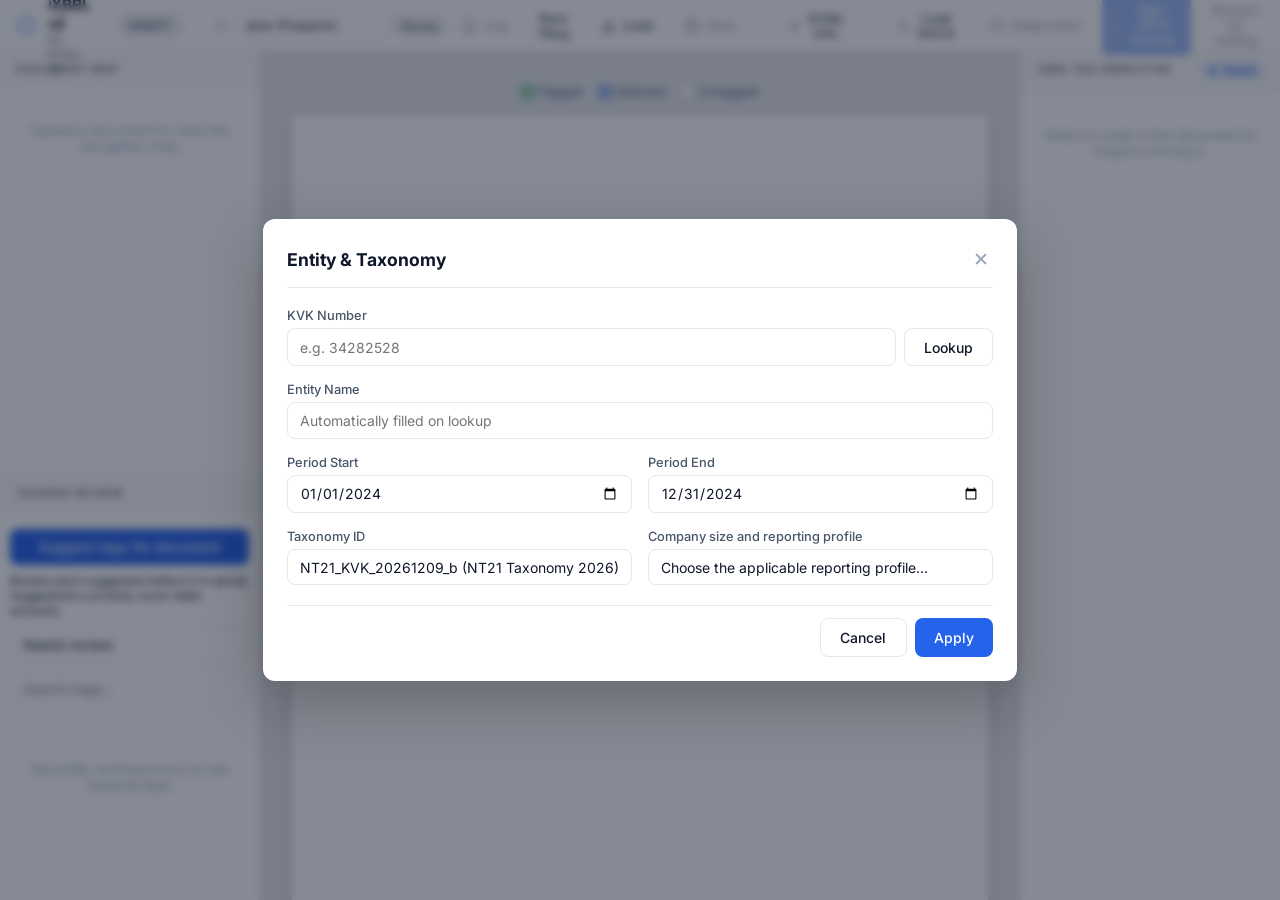
==== app/frontend/index.html @ 33056b17 "Initial commit with secure login" ====
<!DOCTYPE html>
<html lang="nl">
<head>
  <meta charset="UTF-8">
  <meta name="viewport" content="width=device-width, initial-scale=1.0">
  <title>KVK iXBRL v2 Workspace</title>
  <meta name="description" content="KVK iXBRL v2 – filing-grade XBRL tagging workspace for Dutch annual reports.">
  <link rel="preconnect" href="https://fonts.googleapis.com">
  <link href="https://fonts.googleapis.com/css2?family=Inter:wght@300;400;500;600;700&family=JetBrains+Mono:wght@400;500&display=swap" rel="stylesheet">
  <link rel="stylesheet" href="style.css">
</head>
<body>

  <!-- ── Top Ribbon ─────────────────────────────────────────────────────── -->
  <header class="workspace-ribbon">
    <div class="ribbon-left">
      <div class="brand-icon">⬡</div>
      <div class="brand-text">
        <span class="brand-name">KVK iXBRL v2</span>
        <span class="brand-tag" id="entityStatusLabel">No Entity Set</span>
      </div>

      <!-- Filing state pill -->
      <span id="statePill" class="state-pill draft" style="margin-left: 1rem;">Draft</span>

      <!-- User selector -->
      <div style="margin-left: 1.25rem; display: flex; align-items: center; gap: 0.4rem;">
        <svg width="14" height="14" viewBox="0 0 24 24" fill="none" stroke="#9ca3af" stroke-width="2" stroke-linecap="round" stroke-linejoin="round"><path d="M20 21v-2a4 4 0 0 0-4-4H8a4 4 0 0 0-4 4v2"/><circle cx="12" cy="7" r="4"/></svg>
        <select id="userSelector" class="form-input" style="padding: 0.25rem 0.5rem; font-size: 0.78rem; height: 26px; width: 155px;" onchange="workspace.handleUserChange()">
          <option value="preparer">Jane (Preparer)</option>
          <option value="reviewer">John (Reviewer)</option>
        </select>
      </div>
    </div>

    <div class="ribbon-center" id="navStatus">Ready</div>

    <div class="ribbon-right">
      <!-- Log book -->
      <button class="ribbon-btn" onclick="workspace.showLogBook()" id="btnLogBook" disabled title="Audit Log Book">
        <svg width="15" height="15" viewBox="0 0 24 24" fill="none" stroke="currentColor" stroke-width="2" stroke-linecap="round" stroke-linejoin="round"><path d="M4 19.5A2.5 2.5 0 0 1 6.5 17H20"/><path d="M6.5 2H20v20H6.5A2.5 2.5 0 0 1 4 19.5v-15A2.5 2.5 0 0 1 6.5 2z"/></svg>
        Log
      </button>

      <button class="ribbon-btn" onclick="workspace.newFiling()" title="Save this filing and begin another">New filing</button>

      <!-- Load workspace -->
      <button class="ribbon-btn" onclick="workspace.loadWorkspacePrompt()" id="btnLoadSession" title="Load saved workspace">
        <svg width="15" height="15" viewBox="0 0 24 24" fill="none" stroke="currentColor" stroke-width="2" stroke-linecap="round" stroke-linejoin="round"><path d="M21 15v4a2 2 0 0 1-2 2H5a2 2 0 0 1-2-2v-4"/><polyline points="7 10 12 15 17 10"/><line x1="12" y1="15" x2="12" y2="3"/></svg>
        Load
      </button>

      <!-- Save workspace -->
      <button class="ribbon-btn" onclick="workspace.saveWorkspace()" id="btnSaveSession" disabled title="Save workspace">
        <svg width="15" height="15" viewBox="0 0 24 24" fill="none" stroke="currentColor" stroke-width="2" stroke-linecap="round" stroke-linejoin="round"><path d="M19 21H5a2 2 0 0 1-2-2V5a2 2 0 0 1 2-2h11l5 5v11a2 2 0 0 1-2 2z"/><polyline points="17 21 17 13 7 13 7 21"/><polyline points="7 3 7 8 15 8"/></svg>
        Save
      </button>

      <div class="ribbon-divider"></div>

      <!-- Entity Info -->
      <button class="ribbon-btn" onclick="workspace.openEntityModal()" title="Entity & taxonomy settings">
        <svg width="15" height="15" viewBox="0 0 24 24" fill="none" stroke="currentColor" stroke-width="2" stroke-linecap="round" stroke-linejoin="round"><path d="M12 20h9"/><path d="M16.5 3.5a2.121 2.121 0 0 1 3 3L7 19l-4 1 1-4L16.5 3.5z"/></svg>
        Entity Info
      </button>

      <div class="ribbon-divider"></div>

      <!-- Upload DOCX -->
      <input type="file" id="docUpload" accept=".docx" style="display:none" onchange="workspace.handleFileUpload(event)">
      <button class="ribbon-btn" onclick="document.getElementById('docUpload').click()" title="Upload a .docx financial statement">
        <svg width="15" height="15" viewBox="0 0 24 24" fill="none" stroke="currentColor" stroke-width="2" stroke-linecap="round" stroke-linejoin="round"><path d="M21 15v4a2 2 0 0 1-2 2H5a2 2 0 0 1-2-2v-4"/><polyline points="17 8 12 3 7 8"/><line x1="12" y1="3" x2="12" y2="15"/></svg>
        Load DOCX
      </button>

      <!-- Diagnostics / validate -->
      <button class="ribbon-btn" onclick="workspace.runDiagnostics()" id="btnDiagnostics" disabled title="Run XBRL validation">
        <svg width="15" height="15" viewBox="0 0 24 24" fill="none" stroke="currentColor" stroke-width="2" stroke-linecap="round" stroke-linejoin="round"><path d="M22 11.08V12a10 10 0 1 1-5.93-9.14"/><polyline points="22 4 12 14.01 9 11.01"/></svg>
        Diagnostics
      </button>

      <button class="ribbon-btn primary" onclick="workspace.openSignOffWizard()" id="btnFreeze" disabled title="Sign-Off and Freeze snapshot">
        <svg width="14" height="14" viewBox="0 0 24 24" fill="none" stroke="currentColor" stroke-width="2"><path d="M12 22s8-4 8-10V5l-8-3-8 3v7c0 6 8 10 8 10z"/></svg>
        Sign-Off & Freeze
      </button>

      <button class="ribbon-btn" id="btnReopen" disabled onclick="workspace.reopenFiling()">Reopen for editing</button>

      <!-- Export / validate-and-package -->
      <button class="ribbon-btn" onclick="workspace.independentValidation()" title="Download Arelle diagnostics; does not approve filing">Arelle checks</button>
      <button class="ribbon-btn" onclick="workspace.exportPackage(true)" title="Validated report plus provider handoff evidence">Provider handoff</button>
      <button class="ribbon-btn primary" onclick="workspace.exportPackage()" id="btnExport" disabled title="Validate and download SBR report package">
        <svg width="15" height="15" viewBox="0 0 24 24" fill="none" stroke="currentColor" stroke-width="2" stroke-linecap="round" stroke-linejoin="round"><path d="M21 15v4a2 2 0 0 1-2 2H5a2 2 0 0 1-2-2v-4"/><polyline points="7 10 12 15 17 10"/><line x1="12" y1="15" x2="12" y2="3"/></svg>
        Export SBR
      </button>
    </div>
  </header>

  <div id="readinessNotice" role="status" class="readiness-banner" onclick="workspace.showReadiness()" style="padding:6px 16px;background:#fff7df;color:#704d00;font-size:12px;cursor:pointer;display:none;"></div>
  <!-- ── Three-panel workspace ────────────────────────────────────────────── -->
  <div class="workspace-layout">

    <!-- Left: Document Map & Checklist -->
    <aside class="sidebar-left">
      <div style="display:flex; flex-direction: column; height: 100%;">
        <div style="flex: 1; overflow-y: auto;">
          <div class="sidebar-header">Document Map</div>
          <div class="sidebar-content" id="documentMap">
            <div class="empty-state">Upload a document to view the navigation map.</div>
          </div>
        </div>
        <div style="flex: 1; overflow-y: auto; border-top: 1px solid var(--border-color);">
          <div class="sidebar-header" style="border-top: none;">Tagging review</div>
          <div style="padding:10px; display:grid; gap:8px;">
            <div id="taggingProfile" style="font-size:12px;overflow-wrap:anywhere"></div>
            <button class="btn-primary" onclick="workspace.autoTagDocument()">Suggest tags for document</button>
            <p style="font-size:12px;margin:0">Review each suggestion before it is saved. Suggestions currently cover table amounts.</p>
            <select id="checklistFilter" class="form-input" aria-label="Tag list filter" onchange="workspace.renderChecklist()">
              <option value="outstanding">Needs review</option><option value="mandatory">Required by parsed rules</option>
              <option value="conditional">Conditional</option><option value="mapped">Reviewed / tagged</option><option value="all">All available tags</option>
            </select>
            <input id="checklistSearch" class="form-input" placeholder="Search tags…" aria-label="Search tags" oninput="workspace.renderChecklist()">
            <div id="checklistSummary" style="font-size:12px"></div>
          </div>
          <div class="sidebar-content" id="checklistContainer">
            <div class="empty-state">Set entity and taxonomy to see required tags.</div>
          </div>
        </div>
      </div>
    </aside>

    <!-- Centre: Document Viewer -->
    <main class="main-viewer">
      <!-- Colour-Coded Legend -->
      <div style="display: flex; gap: 1rem; justify-content: center; margin-bottom: 1rem; font-size: 0.8rem; color: #475569;">
        <span style="display: flex; align-items: center; gap: 0.25rem;"><span style="display:inline-block; width: 12px; height: 12px; border: 2px solid var(--accent-green); background: rgba(22, 163, 74, 0.1); border-radius: 2px;"></span> Tagged</span>
        <span style="display: flex; align-items: center; gap: 0.25rem;"><span style="display:inline-block; width: 12px; height: 12px; border: 2px solid var(--accent-blue); background: rgba(37, 99, 235, 0.1); border-radius: 2px;"></span> Selected</span>
        <span style="display: flex; align-items: center; gap: 0.25rem;"><span style="display:inline-block; width: 12px; height: 12px; border: 1px solid #ccc; background: white; border-radius: 2px;"></span> Untagged</span>
      </div>
      <div id="documentViewer" class="doc-container">
        <div class="empty-state" style="margin-top: 120px; text-align: center;">
          <svg width="44" height="44" viewBox="0 0 24 24" fill="none" stroke="#cbd5e1" stroke-width="1.5" style="margin-bottom: 1rem;"><path d="M14 2H6a2 2 0 0 0-2 2v16a2 2 0 0 0 2 2h12a2 2 0 0 0 2-2V8z"/><polyline points="14 2 14 8 20 8"/><line x1="16" y1="13" x2="8" y2="13"/><line x1="16" y1="17" x2="8" y2="17"/></svg>
          <p style="color:#94a3b8; font-family: var(--font-ui);">No document loaded.<br>Use <strong>Load DOCX</strong> to begin.</p>
        </div>
      </div>
    </main>

    <!-- Right: XBRL Tag Inspector -->
    <aside class="sidebar-right">
      <div class="sidebar-header">
        XBRL Tag Inspector
        <span id="tagCount" class="chip blue" style="margin-left: 0.5rem; float: right;">0 tags</span>
      </div>
      <div class="sidebar-content" id="inspectorPanel">
        <div class="empty-state">Select a node in the document to inspect and tag it.</div>
      </div>
    </aside>
  </div>

  <!-- ── Entity Info Modal ────────────────────────────────────────────────── -->
  <div id="entityModal" class="modal-overlay" style="display:none;">
    <div class="modal-card" style="min-width: 520px;">
      <div class="modal-header">
        <span class="modal-title">Entity & Taxonomy</span>
        <button class="modal-close" onclick="workspace.closeEntityModal()" aria-label="Close">✕</button>
      </div>

      <div class="grid-gap">
        <!-- KVK -->
        <div>
          <label for="kvkInput">KVK Number</label>
          <div style="display:flex; gap: 0.5rem;">
            <input type="text" id="kvkInput" class="form-input" placeholder="e.g. 34282528" maxlength="8">
            <button class="btn-secondary" onclick="workspace.lookupKvk()" style="white-space:nowrap;">Lookup</button>
          </div>
        </div>

        <!-- Entity name -->
        <div>
          <label for="entityNameInput">Entity Name</label>
          <input type="text" id="entityNameInput" class="form-input" placeholder="Automatically filled on lookup">
        </div>

        <!-- Period -->
        <div class="grid-2">
          <div>
            <label for="periodStartInput">Period Start</label>
            <input type="date" id="periodStartInput" class="form-input" value="2024-01-01">
          </div>
          <div>
            <label for="periodEndInput">Period End</label>
            <input type="date" id="periodEndInput" class="form-input" value="2024-12-31">
          </div>
        </div>

        <!-- Taxonomy -->
        <div class="grid-2">
          <div>
            <label for="taxonomyIdInput">Taxonomy ID</label>
            <select id="taxonomyIdInput" class="form-input form-select" onchange="workspace.handleTaxonomyChange()">
              <option value="NT21_KVK_20261209_b">NT21_KVK_20261209_b (NT21 Taxonomy 2026)</option>
            </select>
          </div>
          <div>
            <label for="entryPointInput">Company size and reporting profile</label>
            <select id="entryPointInput" class="form-input form-select" onchange="workspace.handleEntryPointChange()">
              <option value="">Choose the applicable reporting profile…</option>
              <option value="groot_nlgaap">Groot – NL-GAAP</option>
              <option value="middelgroot_nlgaap">Middelgroot – NL-GAAP</option>
              <option value="klein_nlgaap">Klein – NL-GAAP</option>
              <option value="micro_nlgaap">Micro – NL-GAAP</option>
            </select>
          </div>
        </div>
      </div>

      <div class="modal-footer">
        <button class="btn-secondary" onclick="workspace.closeEntityModal()">Cancel</button>
        <button class="btn-primary" onclick="workspace.saveEntityModal()">Apply</button>
      </div>
    </div>
  </div>

  <!-- ── Diagnostics Modal ─────────────────────────────────────────────────── -->
  <div id="diagnosticsModal" class="modal-overlay" style="display:none;">
    <div class="modal-card" style="width: 760px; max-width: 94vw;">
      <div class="modal-header">
        <span class="modal-title">XBRL Diagnostics</span>
        <button class="modal-close" onclick="document.getElementById('diagnosticsModal').style.display='none'">✕</button>
      </div>
      <div id="diagFilterTabs" style="display: flex; gap: 0.5rem; margin-bottom: 0.75rem; border-bottom: 1px solid var(--border-color); padding-bottom: 0.5rem;">
        <button class="diag-filter-btn active" data-filter="all" onclick="workspace.filterDiagnostics('all')">All</button>
        <button class="diag-filter-btn" data-filter="error" onclick="workspace.filterDiagnostics('error')">Errors (<span id="diagErrCount">0</span>)</button>
        <button class="diag-filter-btn" data-filter="warning" onclick="workspace.filterDiagnostics('warning')">Warnings (<span id="diagWarnCount">0</span>)</button>
      </div>
      <div id="diagnosticsContent" style="max-height: 55vh; overflow-y: auto; font-size: 0.85rem;">
        <div class="loading-pulse" style="padding: 2rem; text-align: center; color: #6b7280;">Running validation…</div>
      </div>
      <div class="modal-footer">
        <button class="btn-secondary" onclick="document.getElementById('diagnosticsModal').style.display='none'">Close</button>
      </div>
    </div>
  </div>

  <!-- ── Submission Readiness Modal ────────────────────────────────────────── -->
  <div id="readinessModal" class="modal-overlay" style="display:none;">
    <div class="modal-card" style="width: 600px; max-width: 90vw;">
      <div class="modal-header">
        <span class="modal-title">Submission Readiness</span>
        <button class="modal-close" onclick="document.getElementById('readinessModal').style.display='none'">✕</button>
      </div>
      <div id="readinessContent" style="max-height: 60vh; overflow-y: auto; padding: 1rem; font-size: 0.9rem;">
        <div class="loading-pulse" style="text-align: center; color: #6b7280;">Fetching status…</div>
      </div>
      <div class="modal-footer">
        <button class="btn-secondary" onclick="document.getElementById('readinessModal').style.display='none'">Close</button>
      </div>
    </div>
  </div>

  <!-- ── Completion / Sign-Off Wizard ──────────────────────────────────────── -->
  <div id="completionModal" class="modal-overlay" style="display:none;">
    <div class="modal-card" style="min-width: 480px;">
      <div class="modal-header">
        <span class="modal-title">Sign-Off & Freeze</span>
        <button class="modal-close" onclick="document.getElementById('completionModal').style.display='none'">✕</button>
      </div>

      <div class="grid-gap">
        <div>
          <label>Filing Status</label>
          <div style="display:flex; gap: 1rem; margin-top: 0.5rem;">
            <label style="display:flex; align-items:center; gap:0.3rem;"><input type="radio" name="signoffFinal" value="false" checked> Draft</label>
            <label style="display:flex; align-items:center; gap:0.3rem;"><input type="radio" name="signoffFinal" value="true"> Final Approved</label>
          </div>
        </div>

        <div>
          <label for="signoffName">Signatory Name (Accountant/Director)</label>
          <input type="text" id="signoffName" class="form-input" placeholder="e.g. John Doe">
        </div>

        <div>
          <label for="signoffDate">Approval Date</label>
          <input type="date" id="signoffDate" class="form-input">
        </div>
      </div>

      <div class="modal-footer">
        <button class="btn-secondary" onclick="document.getElementById('completionModal').style.display='none'">Cancel</button>
        <button class="btn-primary" onclick="workspace.submitSignOff()">Freeze Snapshot</button>
      </div>
    </div>
  </div>

  <!-- ── Tag Inspector – Map Fact Modal ────────────────────────────────────── -->
  <div id="mapFactModal" class="modal-overlay" style="display:none;">
    <div class="modal-card" style="min-width: 480px;">
      <div class="modal-header">
        <span class="modal-title">Map XBRL Fact</span>
        <button class="modal-close" onclick="workspace.cancelTagReview()">✕</button>
      </div>

      <div class="grid-gap">
        <!-- Source value (read-only) -->
        <div>
          <label>Extracted Text</label>
          <div id="mapSourceText" class="inspector-value" style="font-size: 0.9rem; word-break: break-word;"></div>
        </div>

        <!-- QName -->
        <div>
          <label for="mapQname">Taxonomy Concept (QName)</label>
          <input type="text" id="mapQname" class="form-input" list="tagConceptOptions" placeholder="Search a label or enter a taxonomy tag">
          <datalist id="tagConceptOptions"></datalist>
        </div>

        <!-- Kind -->
        <div class="grid-2">
          <div>
            <label for="mapKind">Data Kind</label>
            <select id="mapKind" class="form-input form-select" onchange="workspace.updateMapKind()">
              <option value="text">text</option>
              <option value="numeric">numeric</option>
              <option value="boolean">boolean</option>
              <option value="date">date</option>
            </select>
          </div>
          <div id="mapValueGroup">
            <label for="mapValue">Value</label>
            <input type="text" id="mapValue" class="form-input" placeholder="Overwrite value if needed">
          </div>
        </div>

        <!-- Numeric extras -->
        <div id="numericExtras" class="grid-2" style="display:none;">
          <div>
            <label for="numericLocale">Number format</label>
            <select id="numericLocale" class="form-input"><option value="nl">Dutch: 1.234,56</option><option value="en">English: 1,234.56</option></select>
            <label for="mapUnit">Unit (e.g. iso4217:EUR)</label>
            <input type="text" id="mapUnit" class="form-input" value="iso4217:EUR">
          </div>
          <div>
            <label for="mapDecimals">Decimals</label>
            <input type="number" id="mapDecimals" class="form-input" value="-3">
          </div>
        </div>

        <!-- Context -->
        <div class="grid-2">
          <div>
            <label for="mapContextId">Context ID</label>
            <select id="mapContextId" class="form-input form-select">
              <option value="">Choose the reporting period…</option>
              <option value="ctx_current">ctx_current (Current Year)</option>
              <option value="ctx_prior">ctx_prior (Prior Year)</option>
              <option value="ctx_instant_prior">Prior year end (instant)</option>
              <option value="ctx_instant_end">ctx_instant_end (Instant)</option>
            </select>
          </div>
          <div>
            <label for="mapReviewer">Reviewer</label>
            <input type="text" id="mapReviewer" class="form-input" placeholder="Name of approving reviewer">
          </div>
        </div>
      </div>

      <div class="modal-footer">
        <button class="btn-secondary" onclick="workspace.cancelTagReview()">Close review</button>
        <button class="btn-secondary" id="skipSuggestion" style="display:none" onclick="workspace.skipSuggestion()">Skip suggestion</button>
        <button class="btn-primary" onclick="workspace.submitMapFact()">Confirm Tag</button>
      </div>
    </div>
  </div>

  <!-- ── Log Book Modal ────────────────────────────────────────────────────── -->
  <div id="logBookModal" class="modal-overlay" style="display:none;">
    <div class="modal-card" style="width: 580px; max-width: 94vw;">
      <div class="modal-header">
        <span class="modal-title">Audit Log Book</span>
        <button class="modal-close" onclick="document.getElementById('logBookModal').style.display='none'">✕</button>
      </div>
      <div id="logBookContent" style="max-height: 65vh; overflow-y: auto; font-size: 0.82rem;"></div>
      <div class="modal-footer">
        <button class="btn-secondary" onclick="document.getElementById('logBookModal').style.display='none'">Close</button>
      </div>
    </div>
  </div>

  <!-- ── Hover Tooltip ─────────────────────────────────────────────────────── -->
  <div id="hoverTooltip" class="hover-tooltip" style="display:none;"></div>

  <!-- ── Context Menu ──────────────────────────────────────────────────────── -->
  <div id="contextMenu" class="context-menu" style="display:none;">
    <div class="context-menu-item" onclick="workspace.handleContextMenuTag()">
      <svg width="14" height="14" viewBox="0 0 24 24" fill="none" stroke="currentColor" stroke-width="2" stroke-linecap="round" stroke-linejoin="round" style="margin-right:0.5rem;"><path d="M20.59 13.41l-7.17 7.17a2 2 0 0 1-2.83 0L2 12V2h10l8.59 8.59a2 2 0 0 1 0 2.82z"/><line x1="7" y1="7" x2="7.01" y2="7"/></svg>
      Tag as XBRL concept…
    </div>
  </div>

  <script src="workspace.js"></script>
</body>
</html>
---- app/frontend/style.css ----
:root {
  /* Core palette */
  --bg-base: #f0f4f8;
  --bg-surface: rgba(255, 255, 255, 0.90);
  --bg-elevated: rgba(241, 245, 249, 0.95);
  --border: rgba(203, 213, 225, 0.9);
  --border-accent: rgba(59, 130, 246, 0.35);
  --text-primary: #0f172a;
  --text-secondary: #475569;
  --text-muted: #94a3b8;

  /* Accent colours */
  --accent-blue: #2563eb;
  --accent-blue-hover: #3b82f6;
  --accent-green: #16a34a;
  --accent-amber: #d97706;
  --accent-red: #dc2626;
  --accent-purple: #7c3aed;

  /* Typography */
  --font-ui: 'Inter', system-ui, sans-serif;
  --font-mono: 'JetBrains Mono', monospace;

  /* Shape */
  --radius: 12px;
  --radius-sm: 8px;

  /* Effects */
  --shadow-glass: 0 4px 24px rgba(15, 23, 42, 0.08),
                  0 1px 4px rgba(15, 23, 42, 0.06),
                  inset 0 1px 0 rgba(255, 255, 255, 0.8);
  --transition: 200ms ease;

  /* Workspace layout */
  --sidebar-width: 260px;
  --ribbon-height: 52px;
  --workspace-bg: #e5e7eb;
  --panel-bg: #ffffff;
  --border-color: #e5e7eb;
}

/* ── Reset ──────────────────────────────────────────────────────────────────── */
*, *::before, *::after { box-sizing: border-box; margin: 0; padding: 0; }

body {
  font-family: var(--font-ui);
  background-color: var(--bg-base);
  color: var(--text-primary);
  height: 100vh;
  display: flex;
  flex-direction: column;
  overflow: hidden;
}

/* ── Ribbon ─────────────────────────────────────────────────────────────────── */
.workspace-ribbon {
  height: var(--ribbon-height);
  background: var(--panel-bg);
  border-bottom: 1px solid var(--border-color);
  display: flex;
  align-items: center;
  justify-content: space-between;
  padding: 0 1rem;
  box-shadow: 0 1px 3px rgba(0, 0, 0, 0.06);
  z-index: 10;
  flex-shrink: 0;
}

.ribbon-left  { display: flex; align-items: center; gap: 0.75rem; }
.ribbon-right { display: flex; align-items: center; gap: 0.5rem; }

.brand-icon { color: var(--accent-blue); font-size: 1.4rem; line-height: 1; }
.brand-text { display: flex; flex-direction: column; }
.brand-name { font-weight: 700; font-size: 0.95rem; color: #111827; letter-spacing: -0.01em; }
.brand-tag  { font-size: 0.72rem; color: #6b7280; }

/* State pill */
.state-pill {
  display: inline-flex;
  align-items: center;
  gap: 0.35rem;
  padding: 0.2rem 0.6rem;
  border-radius: 999px;
  font-size: 0.75rem;
  font-weight: 600;
  letter-spacing: 0.02em;
  text-transform: uppercase;
  border: 1px solid;
  transition: var(--transition);
}
.state-pill.draft     { background: rgba(100,116,139,.1); color: #475569; border-color: rgba(100,116,139,.25); }
.state-pill.reviewed  { background: rgba(124,58,237,.1);  color: var(--accent-purple); border-color: rgba(124,58,237,.25); }
.state-pill.frozen    { background: rgba(217,119,6,.12);  color: var(--accent-amber); border-color: rgba(217,119,6,.3); }
.state-pill.validated { background: rgba(22,163,74,.1);   color: var(--accent-green); border-color: rgba(22,163,74,.25); }

/* Ribbon centre status */
.ribbon-center {
  font-size: 0.82rem;
  color: #4b5563;
  background: #f3f4f6;
  padding: 0.2rem 0.7rem;
  border-radius: 999px;
}

/* Ribbon buttons */
.ribbon-btn {
  display: inline-flex;
  align-items: center;
  gap: 0.4rem;
  padding: 0.35rem 0.7rem;
  font-size: 0.8rem;
  font-weight: 500;
  color: #374151;
  background: transparent;
  border: 1px solid transparent;
  border-radius: 6px;
  cursor: pointer;
  font-family: inherit;
  transition: all 0.15s;
}
.ribbon-btn:hover:not(:disabled) { background: #f3f4f6; border-color: var(--border-color); }
.ribbon-btn:disabled { opacity: 0.45; cursor: not-allowed; }
.ribbon-btn.primary { background: var(--accent-blue); color: #fff; border-color: transparent; }
.ribbon-btn.primary:hover:not(:disabled) { background: var(--accent-blue-hover); }
.ribbon-btn.danger  { color: var(--accent-red); }
.ribbon-btn.danger:hover:not(:disabled) { background: rgba(220,38,38,.08); border-color: rgba(220,38,38,.2); }
.ribbon-divider { width: 1px; height: 22px; background: var(--border-color); margin: 0 0.4rem; }

/* ── Main workspace layout ──────────────────────────────────────────────────── */
.workspace-layout {
  display: flex;
  flex: 1;
  overflow: hidden;
}

/* ── Sidebars ───────────────────────────────────────────────────────────────── */
.sidebar-left,
.sidebar-right {
  width: var(--sidebar-width);
  background: var(--panel-bg);
  display: flex;
  flex-direction: column;
  flex-shrink: 0;
  overflow: hidden;
}
.sidebar-left  { border-right: 1px solid var(--border-color); }
.sidebar-right { border-left: 1px solid var(--border-color); }

.sidebar-header {
  padding: 0.6rem 1rem;
  font-size: 0.68rem;
  font-weight: 700;
  text-transform: uppercase;
  letter-spacing: 0.08em;
  color: #6b7280;
  border-bottom: 1px solid var(--border-color);
  background: #fafafa;
  flex-shrink: 0;
}

.sidebar-content {
  flex: 1;
  overflow-y: auto;
  padding: 0.75rem;
}

/* Document map nav items */
.nav-item {
  display: block;
  padding: 0.3rem 0.5rem;
  font-size: 0.82rem;
  color: #374151;
  text-decoration: none;
  border-radius: 5px;
  cursor: pointer;
  white-space: nowrap;
  overflow: hidden;
  text-overflow: ellipsis;
  transition: background 0.1s;
}
.nav-item:hover { background: #f0f4f8; }
.nav-item.heading { font-weight: 600; }
.nav-item.table   { color: #6366f1; }

/* ── Document viewer (centre) ───────────────────────────────────────────────── */
.main-viewer {
  flex: 1;
  overflow-y: auto;
  padding: 2rem;
  background: var(--workspace-bg);
}

.doc-container {
  max-width: 860px;
  margin: 0 auto;
  background: white;
  min-height: 1056px;
  padding: 3rem 4rem;
  box-shadow: 0 4px 16px rgba(0, 0, 0, 0.12);
  border-radius: 4px;
  font-family: 'Times New Roman', Times, serif;
  color: #111;
  font-size: 1rem;
  line-height: 1.6;
}

.doc-container h1, .doc-container h2, .doc-container h3, .doc-container h4 {
  font-family: 'Times New Roman', Times, serif;
  color: #000;
  margin-top: 1.5rem;
  margin-bottom: 0.6rem;
}
.doc-container p { margin-bottom: 0.8rem; }
.doc-container table { width: 100%; border-collapse: collapse; margin-bottom: 1.5rem; font-size: 0.87rem; }
.doc-container td, .doc-container th {
  border: 1px solid #ccc;
  padding: 0.35rem 0.6rem;
  vertical-align: top;
}
.doc-container tr:nth-child(even) { background: #f9fafb; }

/* Fact highlighting states */
.node-candidate {
  background: rgba(217, 119, 6, 0.12);
  border-bottom: 2px dashed var(--accent-amber);
  cursor: pointer;
  transition: background 0.15s;
}
.node-candidate:hover { background: rgba(217, 119, 6, 0.22); }

.node-mapped {
  background: rgba(22, 163, 74, 0.12);
  border-bottom: 2px solid var(--accent-green);
  cursor: pointer;
}
.node-mapped:hover { background: rgba(22, 163, 74, 0.22); }

.node-active {
  background: rgba(37, 99, 235, 0.15) !important;
  border-bottom: 2px solid var(--accent-blue) !important;
  outline: 2px solid rgba(37, 99, 235, 0.35);
  border-radius: 2px;
}

/* Paragraph node wrappers */
.para-node {
  cursor: pointer;
  padding: 0.1rem 0.25rem;
  border-radius: 3px;
  border-left: 3px solid transparent;
  transition: all 0.15s;
  margin-bottom: 0.5rem;
}
.para-node.mapped  { border-left-color: var(--accent-green); background: rgba(22,163,74,.08); }
.para-node.active  { border-left-color: var(--accent-blue);  background: rgba(37,99,235,.10); }
.para-node:hover:not(.active) { background: rgba(0,0,0,.03); }

/* Table cell tags */
.cell-tag {
  cursor: pointer;
  padding: 0.05rem 0.2rem;
  border-radius: 3px;
  position: relative;
  display: inline;
}
.cell-tag.candidate { background: rgba(217,119,6,.15); border: 1px dashed var(--accent-amber); }
.cell-tag.mapped    { background: rgba(22,163,74,.15);  border: 1px solid var(--accent-green); }
.cell-tag.active    { background: rgba(37,99,235,.2);   border: 1px solid var(--accent-blue); outline: 2px solid rgba(37,99,235,.4); }

/* Mapped badge */
.mapped-badge {
  position: absolute;
  top: -8px; right: -8px;
  background: var(--accent-green);
  color: white;
  font-size: 0.55rem;
  padding: 1px 4px;
  border-radius: 4px;
  font-family: var(--font-ui);
  white-space: nowrap;
  pointer-events: none;
}

/* ── Inspector panel ─────────────────────────────────────────────────────────── */
.inspector-section {
  margin-bottom: 1rem;
}
.inspector-label {
  font-size: 0.68rem;
  font-weight: 700;
  text-transform: uppercase;
  letter-spacing: 0.07em;
  color: var(--text-muted);
  display: block;
  margin-bottom: 0.3rem;
}
.inspector-value {
  font-size: 1rem;
  font-weight: 600;
  padding: 0.4rem 0.6rem;
  background: #f8fafc;
  border: 1px solid var(--border-color);
  border-radius: var(--radius-sm);
}

/* Fact status card */
.fact-status-card {
  border-radius: var(--radius-sm);
  padding: 0.75rem;
  font-size: 0.8rem;
  margin-top: 0.75rem;
}
.fact-status-card.mapped   { background: rgba(22,163,74,.08);  border: 1px solid rgba(22,163,74,.3); }
.fact-status-card.unmapped { background: rgba(100,116,139,.06); border: 1px solid rgba(100,116,139,.2); }

/* ── Buttons ─────────────────────────────────────────────────────────────────── */
button { cursor: pointer; font-family: inherit; transition: var(--transition); }

.btn-primary {
  background: var(--accent-blue); color: #fff;
  border: none; padding: 0.6rem 1.2rem;
  border-radius: var(--radius-sm); font-weight: 500;
  font-size: 0.875rem;
}
.btn-primary:hover:not(:disabled) { background: var(--accent-blue-hover); }
.btn-primary:disabled { background: var(--border); color: var(--text-muted); cursor: not-allowed; }

.btn-secondary {
  background: transparent; color: var(--text-primary);
  border: 1px solid var(--border-color);
  padding: 0.6rem 1.2rem;
  border-radius: var(--radius-sm); font-weight: 500;
  font-size: 0.875rem;
}
.btn-secondary:hover:not(:disabled) { background: #f3f4f6; }
.btn-secondary:disabled { color: var(--text-muted); cursor: not-allowed; }

.btn-danger {
  background: var(--accent-red); color: #fff;
  border: none; padding: 0.6rem 1.2rem;
  border-radius: var(--radius-sm); font-weight: 500;
  font-size: 0.875rem;
}
.btn-danger:hover:not(:disabled) { background: #b91c1c; }

/* Full-width variant */
.btn-block { width: 100%; }

/* ── Form elements ───────────────────────────────────────────────────────────── */
.form-input, .form-select {
  width: 100%;
  background: #fff;
  border: 1px solid var(--border-color);
  color: var(--text-primary);
  padding: 0.55rem 0.75rem;
  border-radius: var(--radius-sm);
  font-family: inherit;
  font-size: 0.875rem;
  transition: var(--transition);
  appearance: none;
}
.form-input:focus, .form-select:focus {
  outline: none;
  border-color: var(--accent-blue);
  box-shadow: 0 0 0 3px rgba(59, 130, 246, 0.18);
}
label { display: block; font-size: 0.8rem; color: var(--text-secondary); margin-bottom: 0.3rem; font-weight: 500; }

/* ── Modals ──────────────────────────────────────────────────────────────────── */
.modal-overlay {
  position: fixed; inset: 0;
  background: rgba(15, 23, 42, 0.5);
  backdrop-filter: blur(4px);
  display: flex; align-items: center; justify-content: center;
  z-index: 200;
}
.modal-card {
  background: var(--panel-bg);
  padding: 1.5rem;
  border-radius: var(--radius);
  box-shadow: 0 20px 60px rgba(0, 0, 0, 0.25);
  min-width: 420px;
  max-width: 90vw;
  max-height: 90vh;
  overflow-y: auto;
}
.modal-header {
  display: flex;
  justify-content: space-between;
  align-items: center;
  margin-bottom: 1.25rem;
  padding-bottom: 0.75rem;
  border-bottom: 1px solid var(--border-color);
}
.modal-title { font-size: 1.1rem; font-weight: 700; }
.modal-close {
  background: none; border: none;
  color: var(--text-muted); font-size: 1.2rem;
  cursor: pointer; padding: 0.25rem;
  border-radius: 4px;
  transition: background 0.1s;
}
.modal-close:hover { background: #f3f4f6; color: var(--text-primary); }
.modal-footer {
  display: flex; justify-content: flex-end;
  gap: 0.5rem; margin-top: 1.25rem;
  padding-top: 0.75rem;
  border-top: 1px solid var(--border-color);
}

/* ── Grid utilities ──────────────────────────────────────────────────────────── */
.grid-2 { display: grid; grid-template-columns: 1fr 1fr; gap: 1rem; }
.grid-gap { display: grid; gap: 1rem; }

/* ── Empty state ─────────────────────────────────────────────────────────────── */
.empty-state {
  color: var(--text-muted);
  font-size: 0.85rem;
  text-align: center;
  padding: 1.5rem 0.5rem;
}

/* ── Diagnostics list ────────────────────────────────────────────────────────── */
.diag-item {
  padding: 0.85rem 1rem;
  border-bottom: 1px solid var(--border-color);
  display: flex;
  gap: 0.75rem;
  align-items: flex-start;
}
.diag-severity {
  font-weight: 700;
  font-size: 0.75rem;
  text-transform: uppercase;
  flex-shrink: 0;
  padding-top: 0.1rem;
}
.diag-severity.error   { color: var(--accent-red); }
.diag-severity.warning { color: var(--accent-amber); }

/* ── Log book ────────────────────────────────────────────────────────────────── */
.log-entry {
  padding: 0.75rem 1rem;
  border-bottom: 1px solid var(--border-color);
  display: flex; flex-direction: column; gap: 0.35rem;
}
.log-badge {
  font-size: 0.68rem;
  padding: 2px 6px;
  border-radius: 10px;
  color: white;
  font-weight: 600;
}
.log-badge.manual { background: var(--accent-blue); }

/* ── Pulses / loading ────────────────────────────────────────────────────────── */
@keyframes pulse {
  0%, 100% { opacity: 0.6; }
  50%       { opacity: 1; }
}
.loading-pulse { animation: pulse 1.5s ease-in-out infinite; }

/* ── Scrollbar ───────────────────────────────────────────────────────────────── */
::-webkit-scrollbar { width: 6px; height: 6px; }
::-webkit-scrollbar-track { background: transparent; }
::-webkit-scrollbar-thumb { background: rgba(0,0,0,.18); border-radius: 3px; }
::-webkit-scrollbar-thumb:hover { background: rgba(0,0,0,.3); }

/* ── Slide-in animation ──────────────────────────────────────────────────────── */
@keyframes slideIn {
  from { opacity: 0; transform: translateY(6px); }
  to   { opacity: 1; transform: translateY(0); }
}
.slide-in { animation: slideIn 0.25s ease; }

/* ── Tag counter chips ───────────────────────────────────────────────────────── */
.chip {
  display: inline-flex;
  align-items: center;
  padding: 0.15rem 0.5rem;
  border-radius: 999px;
  font-size: 0.72rem;
  font-weight: 600;
  gap: 0.25rem;
}
.chip.green  { background: rgba(22,163,74,.12);  color: var(--accent-green); }
.chip.amber  { background: rgba(217,119,6,.12);  color: var(--accent-amber); }
.chip.blue   { background: rgba(37,99,235,.12);  color: var(--accent-blue); }
.chip.purple { background: rgba(124,58,237,.12); color: var(--accent-purple); }

/* ── Hover Tooltip ───────────────────────────────────────────────────────────── */
.hover-tooltip {
  position: fixed;
  z-index: 10000;
  background: var(--bg-surface);
  border: 1px solid var(--border-accent);
  box-shadow: 0 10px 25px -5px rgba(0, 0, 0, 0.1), 0 8px 10px -6px rgba(0, 0, 0, 0.1);
  border-radius: 8px;
  padding: 0.75rem 1rem;
  font-size: 0.8rem;
  pointer-events: none;
  backdrop-filter: blur(12px);
  max-width: 300px;
  word-wrap: break-word;
  transition: opacity 0.15s ease, transform 0.15s ease;
}

.hover-tooltip .tt-row {
  margin-bottom: 0.4rem;
  color: var(--text-secondary);
}

.hover-tooltip .tt-row strong {
  color: var(--text-primary);
  font-weight: 600;
  margin-right: 0.4rem;
}

/* ── Context Menu ────────────────────────────────────────────────────────────── */
.context-menu {
  position: fixed;
  z-index: 10000;
  background: var(--bg-surface);
  border: 1px solid var(--border-color);
  box-shadow: 0 4px 6px -1px rgba(0, 0, 0, 0.1), 0 2px 4px -2px rgba(0, 0, 0, 0.1);
  border-radius: 6px;
  padding: 0.35rem;
  min-width: 180px;
  backdrop-filter: blur(8px);
}

.context-menu-item {
  padding: 0.5rem 0.75rem;
  font-size: 0.85rem;
  color: var(--text-primary);
  border-radius: 4px;
  cursor: pointer;
  display: flex;
  align-items: center;
  transition: background 0.1s ease;
}

.context-menu-item:hover {
  background: rgba(37, 99, 235, 0.1);
  color: var(--accent-blue);
}

/* ── Checklist Items ─────────────────────────────────────────────────────────── */
.checklist-item {
  padding: 0.5rem;
  border-bottom: 1px solid rgba(0,0,0,0.05);
  font-size: 0.8rem;
  display: flex;
  align-items: flex-start;
  gap: 0.5rem;
}

.checklist-item:last-child {
  border-bottom: none;
}

.checklist-item .status-icon {
  flex-shrink: 0;
  width: 16px;
  height: 16px;
  display: flex;
  align-items: center;
  justify-content: center;
  margin-top: 2px;
}

.checklist-item .req-name {
  color: var(--text-primary);
  font-family: var(--font-mono);
  word-break: break-all;
  margin-bottom: 0.2rem;
}

.checklist-item .req-desc {
  color: var(--text-muted);
  font-size: 0.7rem;
}

.checklist-item.done .req-name {
  color: var(--accent-green);
  text-decoration: line-through;
  opacity: 0.8;
}

.checklist-item.done .status-icon {
  color: var(--accent-green);
}

.checklist-item.pending .status-icon {
  color: var(--accent-amber);
}

.checklist-item.conditional .status-icon {
  color: var(--text-muted);
}

/* ── Diagnostic Filter Buttons & Badges ──────────────────────────────────────── */
.diag-filter-btn {
  padding: 0.25rem 0.6rem;
  font-size: 0.75rem;
  font-weight: 500;
  border-radius: 4px;
  border: 1px solid var(--border-color);
  background: #f8fafc;
  color: #475569;
  cursor: pointer;
  transition: all 0.15s ease;
}
.diag-filter-btn:hover {
  background: #f1f5f9;
}
.diag-filter-btn.active {
  background: var(--accent-blue);
  color: #ffffff;
  border-color: var(--accent-blue);
}

.diag-concept-badge {
  display: inline-block;
  font-family: var(--font-mono);
  font-size: 0.75rem;
  background: rgba(99, 102, 241, 0.1);
  color: #4f46e5;
  padding: 1px 5px;
  border-radius: 3px;
  border: 1px solid rgba(99, 102, 241, 0.2);
}

.diag-rule-ref {
  display: inline-block;
  font-family: var(--font-mono);
  font-size: 0.72rem;
  background: #f1f5f9;
  color: #64748b;
  padding: 1px 4px;
  border-radius: 3px;
  margin-left: 0.3rem;
}

/* ── Checklist Section Progress ────────────────────────────────────────────── */
.checklist-section-header {
  font-weight: 600;
  padding: 8px 12px;
  background: #f8fafc;
  border-bottom: 1px solid #e2e8f0;
  font-size: 0.82rem;
  display: flex;
  justify-content: space-between;
  align-items: center;
}

.checklist-progress-pill {
  font-size: 0.7rem;
  font-weight: 600;
  padding: 1px 6px;
  border-radius: 999px;
  background: #e2e8f0;
  color: #475569;
}
.checklist-progress-pill.complete {
  background: rgba(22, 163, 74, 0.15);
  color: #15803d;
}

/* ── Enriched Audit Log Book ────────────────────────────────────────────────── */
.log-entry {
  padding: 0.75rem;
  border-bottom: 1px solid var(--border-color);
  background: #ffffff;
  transition: background 0.15s;
}
.log-entry:hover {
  background: #f8fafc;
}
.log-badge {
  font-size: 0.65rem;
  text-transform: uppercase;
  font-weight: 600;
  padding: 2px 6px;
  border-radius: 3px;
}
.log-badge.manual {
  background: rgba(37, 99, 235, 0.1);
  color: var(--accent-blue);
}

.readiness-banner:hover {
  background: #fceea7 !important;
  text-decoration: underline;
}
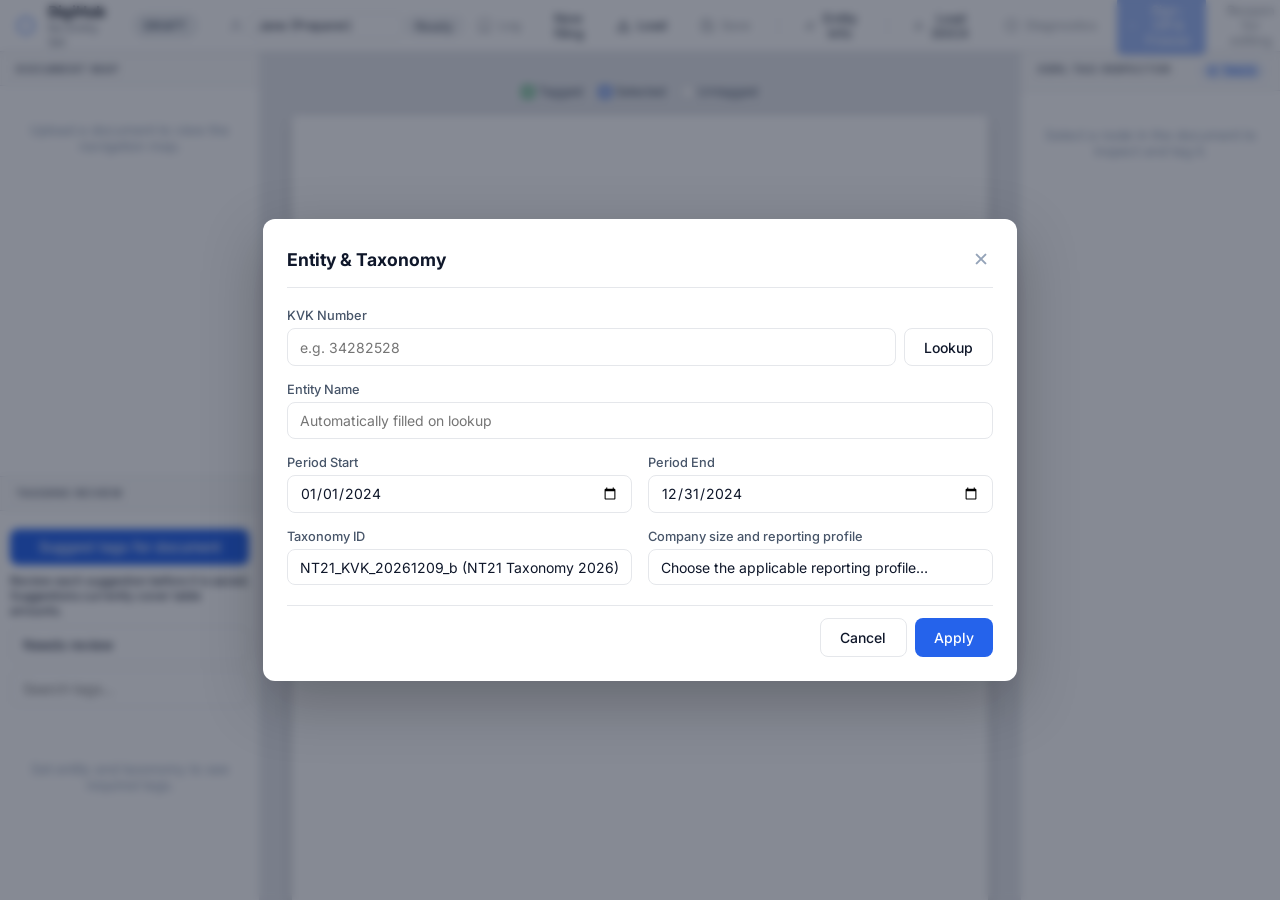
==== commit e96e905a: "UI: rename KVK iXBRL v2 to DigiHub" ====
--- a/app/frontend/index.html
+++ b/app/frontend/index.html
@@ -3,8 +3,8 @@
 <head>
   <meta charset="UTF-8">
   <meta name="viewport" content="width=device-width, initial-scale=1.0">
-  <title>KVK iXBRL v2 Workspace</title>
-  <meta name="description" content="KVK iXBRL v2 – filing-grade XBRL tagging workspace for Dutch annual reports.">
+  <title>DigiHub Workspace</title>
+  <meta name="description" content="DigiHub – filing-grade XBRL tagging workspace for Dutch annual reports.">
   <link rel="preconnect" href="https://fonts.googleapis.com">
   <link href="https://fonts.googleapis.com/css2?family=Inter:wght@300;400;500;600;700&family=JetBrains+Mono:wght@400;500&display=swap" rel="stylesheet">
   <link rel="stylesheet" href="style.css">
@@ -16,7 +16,7 @@
     <div class="ribbon-left">
       <div class="brand-icon">⬡</div>
       <div class="brand-text">
-        <span class="brand-name">KVK iXBRL v2</span>
+        <span class="brand-name">DigiHub</span>
         <span class="brand-tag" id="entityStatusLabel">No Entity Set</span>
       </div>
 
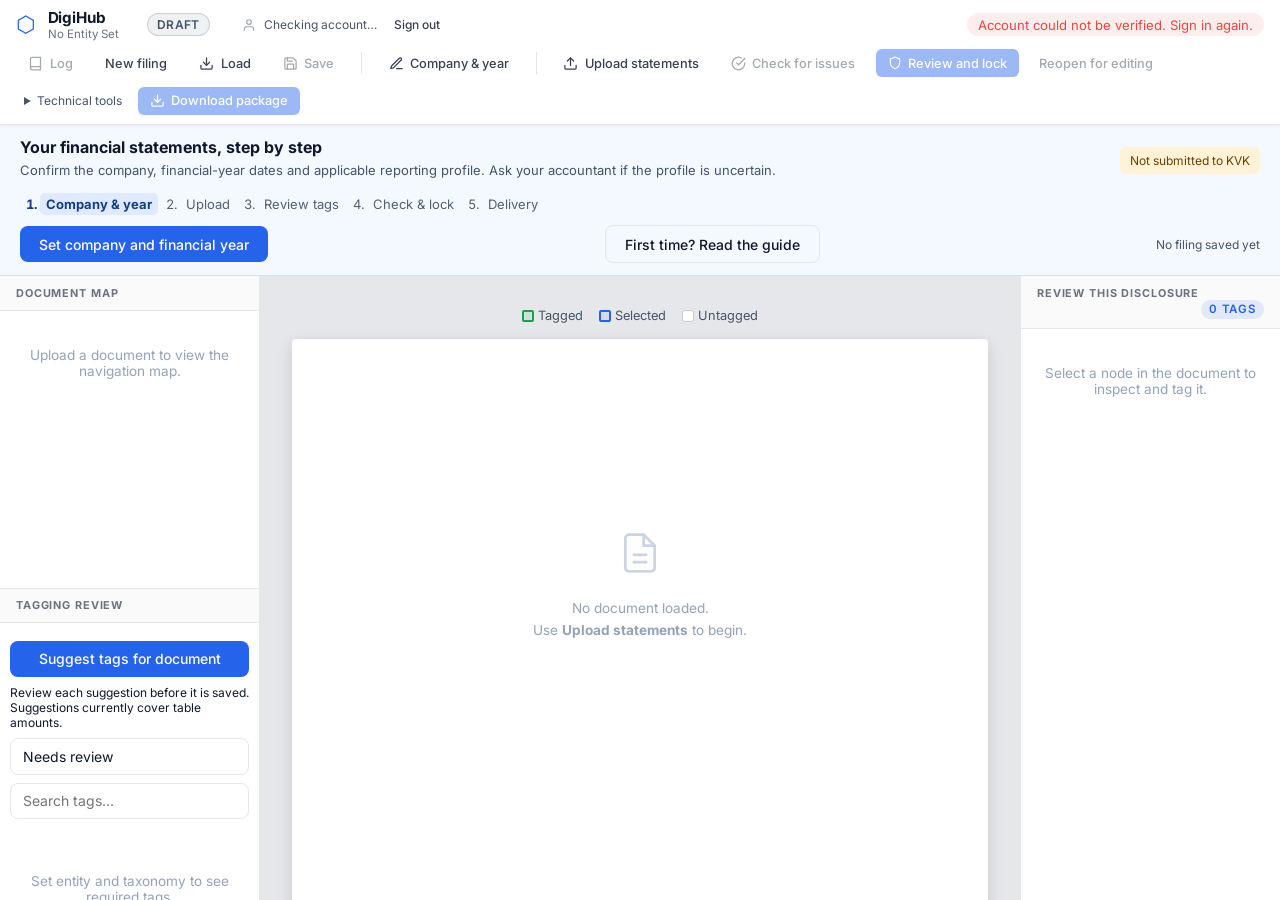
==== commit 15b8eb3d: "feat: owner-scoped durable persistence, fail-closed auth, guided bilingual UX, and export limits" ====
--- a/app/frontend/index.html
+++ b/app/frontend/index.html
@@ -1,10 +1,10 @@
 <!DOCTYPE html>
-<html lang="nl">
+<html lang="en">
 <head>
   <meta charset="UTF-8">
   <meta name="viewport" content="width=device-width, initial-scale=1.0">
   <title>DigiHub Workspace</title>
-  <meta name="description" content="DigiHub – filing-grade XBRL tagging workspace for Dutch annual reports.">
+  <meta name="description" content="DigiHub – guided financial statement preparation workspace for Dutch annual reports.">
   <link rel="preconnect" href="https://fonts.googleapis.com">
   <link href="https://fonts.googleapis.com/css2?family=Inter:wght@300;400;500;600;700&family=JetBrains+Mono:wght@400;500&display=swap" rel="stylesheet">
   <link rel="stylesheet" href="style.css">
@@ -23,17 +23,16 @@
       <!-- Filing state pill -->
       <span id="statePill" class="state-pill draft" style="margin-left: 1rem;">Draft</span>
 
-      <!-- User selector -->
-      <div style="margin-left: 1.25rem; display: flex; align-items: center; gap: 0.4rem;">
+      <!-- User section -->
+      <div style="margin-left: 1.25rem; display: flex; align-items: center; gap: 0.5rem;">
         <svg width="14" height="14" viewBox="0 0 24 24" fill="none" stroke="#9ca3af" stroke-width="2" stroke-linecap="round" stroke-linejoin="round"><path d="M20 21v-2a4 4 0 0 0-4-4H8a4 4 0 0 0-4 4v2"/><circle cx="12" cy="7" r="4"/></svg>
-        <select id="userSelector" class="form-input" style="padding: 0.25rem 0.5rem; font-size: 0.78rem; height: 26px; width: 155px;" onchange="workspace.handleUserChange()">
-          <option value="preparer">Jane (Preparer)</option>
-          <option value="reviewer">John (Reviewer)</option>
-        </select>
-      </div>
-    </div>
-
-    <div class="ribbon-center" id="navStatus">Ready</div>
+        <span id="signedInUser" aria-label="Signed-in account">Checking account…</span>
+        <a id="adminLink" href="admin.html" class="ribbon-btn" style="display:none; padding: 2px 8px; font-size: 0.75rem; text-decoration: none;" title="Taxonomy Administration">Admin</a>
+        <button id="btnLogout" class="ribbon-btn" style="padding: 2px 8px; font-size: 0.75rem;" onclick="workspace.logout()" title="Sign out of DigiHub">Sign out</button>
+      </div>
+    </div>
+
+    <div class="ribbon-center" id="navStatus" role="status" aria-live="polite">Ready</div>
 
     <div class="ribbon-right">
       <!-- Log book -->
@@ -58,10 +57,10 @@
 
       <div class="ribbon-divider"></div>
 
-      <!-- Entity Info -->
+      <!-- Company & year -->
       <button class="ribbon-btn" onclick="workspace.openEntityModal()" title="Entity & taxonomy settings">
         <svg width="15" height="15" viewBox="0 0 24 24" fill="none" stroke="currentColor" stroke-width="2" stroke-linecap="round" stroke-linejoin="round"><path d="M12 20h9"/><path d="M16.5 3.5a2.121 2.121 0 0 1 3 3L7 19l-4 1 1-4L16.5 3.5z"/></svg>
-        Entity Info
+        Company & year
       </button>
 
       <div class="ribbon-divider"></div>
@@ -70,33 +69,41 @@
       <input type="file" id="docUpload" accept=".docx" style="display:none" onchange="workspace.handleFileUpload(event)">
       <button class="ribbon-btn" onclick="document.getElementById('docUpload').click()" title="Upload a .docx financial statement">
         <svg width="15" height="15" viewBox="0 0 24 24" fill="none" stroke="currentColor" stroke-width="2" stroke-linecap="round" stroke-linejoin="round"><path d="M21 15v4a2 2 0 0 1-2 2H5a2 2 0 0 1-2-2v-4"/><polyline points="17 8 12 3 7 8"/><line x1="12" y1="3" x2="12" y2="15"/></svg>
-        Load DOCX
+        Upload statements
       </button>
 
       <!-- Diagnostics / validate -->
       <button class="ribbon-btn" onclick="workspace.runDiagnostics()" id="btnDiagnostics" disabled title="Run XBRL validation">
         <svg width="15" height="15" viewBox="0 0 24 24" fill="none" stroke="currentColor" stroke-width="2" stroke-linecap="round" stroke-linejoin="round"><path d="M22 11.08V12a10 10 0 1 1-5.93-9.14"/><polyline points="22 4 12 14.01 9 11.01"/></svg>
-        Diagnostics
+        Check for issues
       </button>
 
       <button class="ribbon-btn primary" onclick="workspace.openSignOffWizard()" id="btnFreeze" disabled title="Sign-Off and Freeze snapshot">
         <svg width="14" height="14" viewBox="0 0 24 24" fill="none" stroke="currentColor" stroke-width="2"><path d="M12 22s8-4 8-10V5l-8-3-8 3v7c0 6 8 10 8 10z"/></svg>
-        Sign-Off & Freeze
+        Review and lock
       </button>
 
       <button class="ribbon-btn" id="btnReopen" disabled onclick="workspace.reopenFiling()">Reopen for editing</button>
 
       <!-- Export / validate-and-package -->
-      <button class="ribbon-btn" onclick="workspace.independentValidation()" title="Download Arelle diagnostics; does not approve filing">Arelle checks</button>
-      <button class="ribbon-btn" onclick="workspace.exportPackage(true)" title="Validated report plus provider handoff evidence">Provider handoff</button>
+      <details class="expert-tools"><summary>Technical tools</summary><div class="expert-menu">
+      <button class="ribbon-btn" onclick="workspace.independentValidation()" title="Diagnostic results only">Arelle diagnostics</button>
+      <button class="ribbon-btn" onclick="workspace.exportPackage(true)" title="Download evidence for your provider; does not submit">Provider handoff bundle</button>
+      </div></details>
       <button class="ribbon-btn primary" onclick="workspace.exportPackage()" id="btnExport" disabled title="Validate and download SBR report package">
         <svg width="15" height="15" viewBox="0 0 24 24" fill="none" stroke="currentColor" stroke-width="2" stroke-linecap="round" stroke-linejoin="round"><path d="M21 15v4a2 2 0 0 1-2 2H5a2 2 0 0 1-2-2v-4"/><polyline points="7 10 12 15 17 10"/><line x1="12" y1="15" x2="12" y2="3"/></svg>
-        Export SBR
+        Download package
       </button>
     </div>
   </header>
 
-  <div id="readinessNotice" role="status" class="readiness-banner" onclick="workspace.showReadiness()" style="padding:6px 16px;background:#fff7df;color:#704d00;font-size:12px;cursor:pointer;display:none;"></div>
+  <div id="readinessNotice" role="button" tabindex="0" onkeydown="if(event.key==='Enter'||event.key===' '){event.preventDefault();workspace.showReadiness();}" class="readiness-banner" onclick="workspace.showReadiness()" style="padding:6px 16px;background:#fff7df;color:#704d00;font-size:12px;cursor:pointer;display:none;"></div>
+  <section class="journey" aria-label="Filing preparation guide">
+    <div class="journey-heading"><div><strong>Your financial statements, step by step</strong><p id="journeyHelp">Have your approved source document, company number and financial year ready. A tag links a disclosure to its reporting definition.</p></div><span class="not-submitted">Not submitted to KVK</span></div>
+    <ol id="journeySteps"><li>Company & year</li><li>Upload</li><li>Review tags</li><li>Check & lock</li><li>Delivery</li></ol>
+    <div id="sourceWarnings" role="status" class="help-text"></div>
+    <div class="journey-actions"><button class="btn-primary" id="nextStep" onclick="workspace.nextStep()">Start with company & year</button><button class="btn-secondary" onclick="workspace.showFilingHelp()">First time? Read the guide</button><span id="saveStatus" role="status">No filing saved yet</span></div>
+  </section>
   <!-- ── Three-panel workspace ────────────────────────────────────────────── -->
   <div class="workspace-layout">
 
@@ -140,15 +147,15 @@
       <div id="documentViewer" class="doc-container">
         <div class="empty-state" style="margin-top: 120px; text-align: center;">
           <svg width="44" height="44" viewBox="0 0 24 24" fill="none" stroke="#cbd5e1" stroke-width="1.5" style="margin-bottom: 1rem;"><path d="M14 2H6a2 2 0 0 0-2 2v16a2 2 0 0 0 2 2h12a2 2 0 0 0 2-2V8z"/><polyline points="14 2 14 8 20 8"/><line x1="16" y1="13" x2="8" y2="13"/><line x1="16" y1="17" x2="8" y2="17"/></svg>
-          <p style="color:#94a3b8; font-family: var(--font-ui);">No document loaded.<br>Use <strong>Load DOCX</strong> to begin.</p>
+          <p style="color:#94a3b8; font-family: var(--font-ui);">No document loaded.<br>Use <strong>Upload statements</strong> to begin.</p>
         </div>
       </div>
     </main>
 
-    <!-- Right: XBRL Tag Inspector -->
+    <!-- Right: Review this disclosure -->
     <aside class="sidebar-right">
       <div class="sidebar-header">
-        XBRL Tag Inspector
+        Review this disclosure
         <span id="tagCount" class="chip blue" style="margin-left: 0.5rem; float: right;">0 tags</span>
       </div>
       <div class="sidebar-content" id="inspectorPanel">
@@ -157,15 +164,16 @@
     </aside>
   </div>
 
-  <!-- ── Entity Info Modal ────────────────────────────────────────────────── -->
+  <!-- ── Company & year Modal ────────────────────────────────────────────────── -->
   <div id="entityModal" class="modal-overlay" style="display:none;">
     <div class="modal-card" style="min-width: 520px;">
       <div class="modal-header">
-        <span class="modal-title">Entity & Taxonomy</span>
+        <span class="modal-title">Company, financial year and reporting profile</span>
         <button class="modal-close" onclick="workspace.closeEntityModal()" aria-label="Close">✕</button>
       </div>
 
       <div class="grid-gap">
+        <p class="help-text">Enter the dates in your financial statements, including a shortened or extended financial year. Confirm the company number and name before continuing.</p>
         <!-- KVK -->
         <div>
           <label for="kvkInput">KVK Number</label>
@@ -185,18 +193,22 @@
         <div class="grid-2">
           <div>
             <label for="periodStartInput">Period Start</label>
-            <input type="date" id="periodStartInput" class="form-input" value="2024-01-01">
+            <input type="date" id="periodStartInput" class="form-input" >
           </div>
           <div>
             <label for="periodEndInput">Period End</label>
-            <input type="date" id="periodEndInput" class="form-input" value="2024-12-31">
-          </div>
-        </div>
-
+            <input type="date" id="periodEndInput" class="form-input" >
+          </div>
+        </div>
+
+        <div class="grid-2">
+          <div><label for="profileSize">Company size (Bedrijfsklasse)</label><select id="profileSize" class="form-input" onchange="workspace.filterProfiles()"><option value="">Not sure / show all</option><option value="micro">Micro</option><option value="klein">Small (Klein)</option><option value="middelgroot">Medium-sized (Middelgroot)</option><option value="groot">Large (Groot)</option></select></div>
+          <div><label for="profilePurpose">Reporting purpose</label><select id="profilePurpose" class="form-input" onchange="workspace.filterProfiles()"><option value="">Not sure / show all</option><option value="full">Full annual reporting</option><option value="public">Public filing (Publicatiestukken)</option></select></div>
+        </div>
         <!-- Taxonomy -->
         <div class="grid-2">
           <div>
-            <label for="taxonomyIdInput">Taxonomy ID</label>
+            <label for="taxonomyIdInput">Reporting rules</label>
             <select id="taxonomyIdInput" class="form-input form-select" onchange="workspace.handleTaxonomyChange()">
               <option value="NT21_KVK_20261209_b">NT21_KVK_20261209_b (NT21 Taxonomy 2026)</option>
             </select>
@@ -205,15 +217,17 @@
             <label for="entryPointInput">Company size and reporting profile</label>
             <select id="entryPointInput" class="form-input form-select" onchange="workspace.handleEntryPointChange()">
               <option value="">Choose the applicable reporting profile…</option>
-              <option value="groot_nlgaap">Groot – NL-GAAP</option>
-              <option value="middelgroot_nlgaap">Middelgroot – NL-GAAP</option>
-              <option value="klein_nlgaap">Klein – NL-GAAP</option>
+              <option value="groot_nlgaap">Large (Groot) – Dutch accounting standards</option>
+              <option value="middelgroot_nlgaap">Medium-sized (Middelgroot) – Dutch accounting standards</option>
+              <option value="klein_nlgaap">Small (Klein) – Dutch accounting standards</option>
               <option value="micro_nlgaap">Micro – NL-GAAP</option>
             </select>
           </div>
         </div>
       </div>
 
+      <p class="help-text">Not sure which profile applies? Check the <a href="https://www.kvk.nl/en/filing/filing-financial-statements/" target="_blank" rel="noopener">official company-size guidance</a> with your accountant. NL-GAAP means Dutch accounting standards. “Public filing” is the publication profile; it is not the same as full annual reporting. This workspace currently offers predefined NL-GAAP profiles; an iXBRL filing route still needs qualification.</p>
+      <div id="profileExplanation" class="help-text" role="status"></div>
       <div class="modal-footer">
         <button class="btn-secondary" onclick="workspace.closeEntityModal()">Cancel</button>
         <button class="btn-primary" onclick="workspace.saveEntityModal()">Apply</button>
@@ -225,7 +239,7 @@
   <div id="diagnosticsModal" class="modal-overlay" style="display:none;">
     <div class="modal-card" style="width: 760px; max-width: 94vw;">
       <div class="modal-header">
-        <span class="modal-title">XBRL Diagnostics</span>
+        <span class="modal-title">Checks and issues</span>
         <button class="modal-close" onclick="document.getElementById('diagnosticsModal').style.display='none'">✕</button>
       </div>
       <div id="diagFilterTabs" style="display: flex; gap: 0.5rem; margin-bottom: 0.75rem; border-bottom: 1px solid var(--border-color); padding-bottom: 0.5rem;">
@@ -262,7 +276,7 @@
   <div id="completionModal" class="modal-overlay" style="display:none;">
     <div class="modal-card" style="min-width: 480px;">
       <div class="modal-header">
-        <span class="modal-title">Sign-Off & Freeze</span>
+        <span class="modal-title">Review and lock</span>
         <button class="modal-close" onclick="document.getElementById('completionModal').style.display='none'">✕</button>
       </div>
 
@@ -270,8 +284,8 @@
         <div>
           <label>Filing Status</label>
           <div style="display:flex; gap: 1rem; margin-top: 0.5rem;">
-            <label style="display:flex; align-items:center; gap:0.3rem;"><input type="radio" name="signoffFinal" value="false" checked> Draft</label>
-            <label style="display:flex; align-items:center; gap:0.3rem;"><input type="radio" name="signoffFinal" value="true"> Final Approved</label>
+            <label style="display:flex; align-items:center; gap:0.3rem;"><input type="radio" name="signoffFinal" value="false" checked> Not yet adopted (Niet vastgesteld)</label>
+            <label style="display:flex; align-items:center; gap:0.3rem;"><input type="radio" name="signoffFinal" value="true"> Adopted (Vastgesteld)</label>
           </div>
         </div>
 
@@ -288,7 +302,7 @@
 
       <div class="modal-footer">
         <button class="btn-secondary" onclick="document.getElementById('completionModal').style.display='none'">Cancel</button>
-        <button class="btn-primary" onclick="workspace.submitSignOff()">Freeze Snapshot</button>
+        <button class="btn-primary" onclick="workspace.submitSignOff()">Lock reviewed version</button>
       </div>
     </div>
   </div>
@@ -297,7 +311,7 @@
   <div id="mapFactModal" class="modal-overlay" style="display:none;">
     <div class="modal-card" style="min-width: 480px;">
       <div class="modal-header">
-        <span class="modal-title">Map XBRL Fact</span>
+        <span class="modal-title">Review and confirm a tag</span>
         <button class="modal-close" onclick="workspace.cancelTagReview()">✕</button>
       </div>
 
@@ -308,9 +322,10 @@
           <div id="mapSourceText" class="inspector-value" style="font-size: 0.9rem; word-break: break-word;"></div>
         </div>
 
+        <p class="help-text">Check the definition, source value, year and currency before confirming. English interface language does not change number formatting. Suggestions are matches to review, not accounting advice.</p>
         <!-- QName -->
         <div>
-          <label for="mapQname">Taxonomy Concept (QName)</label>
+          <label for="mapQname">Reporting tag (English or Dutch label)</label>
           <input type="text" id="mapQname" class="form-input" list="tagConceptOptions" placeholder="Search a label or enter a taxonomy tag">
           <datalist id="tagConceptOptions"></datalist>
         </div>
@@ -341,7 +356,7 @@
             <input type="text" id="mapUnit" class="form-input" value="iso4217:EUR">
           </div>
           <div>
-            <label for="mapDecimals">Decimals</label>
+            <label for="mapDecimals">Rounding accuracy (decimals)</label><p class="help-text">0 = nearest euro; −3 = nearest thousand. Enter the full amount: for EUR 12 thousand enter 12000. This setting does not multiply the amount.</p>
             <input type="number" id="mapDecimals" class="form-input" value="-3">
           </div>
         </div>
@@ -349,18 +364,18 @@
         <!-- Context -->
         <div class="grid-2">
           <div>
-            <label for="mapContextId">Context ID</label>
+            <label for="mapContextId">Period covered by this value</label>
             <select id="mapContextId" class="form-input form-select">
               <option value="">Choose the reporting period…</option>
-              <option value="ctx_current">ctx_current (Current Year)</option>
-              <option value="ctx_prior">ctx_prior (Prior Year)</option>
+              <option value="ctx_current">This financial year (income and expenses)</option>
+              <option value="ctx_prior">Previous financial year (income and expenses)</option>
               <option value="ctx_instant_prior">Prior year end (instant)</option>
-              <option value="ctx_instant_end">ctx_instant_end (Instant)</option>
+              <option value="ctx_instant_end">This year end (balance sheet)</option>
             </select>
           </div>
           <div>
             <label for="mapReviewer">Reviewer</label>
-            <input type="text" id="mapReviewer" class="form-input" placeholder="Name of approving reviewer">
+            <input type="text" id="mapReviewer" readonly class="form-input" placeholder="Name of approving reviewer">
           </div>
         </div>
       </div>
@@ -398,6 +413,21 @@
     </div>
   </div>
 
+  <div id="helpModal" class="modal-overlay" style="display:none"><div class="modal-card" style="width:720px">
+    <div class="modal-header"><span class="modal-title">Your filing guide</span><button class="modal-close" aria-label="Close guide" onclick="document.getElementById('helpModal').style.display='none'">✕</button></div>
+    <div id="helpContent"></div>
+    <div class="modal-footer" style="margin-top: 1rem;">
+      <button class="btn-secondary" onclick="document.getElementById('helpModal').style.display='none'">Close guide</button>
+    </div>
+  </div></div>
+  <div id="savedModal" class="modal-overlay" style="display:none"><div class="modal-card" style="width:720px">
+    <div class="modal-header"><span class="modal-title">Your saved filings</span><button class="modal-close" aria-label="Close saved filings" onclick="document.getElementById('savedModal').style.display='none'">✕</button></div>
+    <div id="savedContent" role="status"></div>
+    <div class="modal-footer" style="margin-top: 1rem;">
+      <button class="btn-secondary" onclick="document.getElementById('savedModal').style.display='none'">Close</button>
+    </div>
+  </div></div>
   <script src="workspace.js"></script>
+  <script src="guidance.js"></script>
 </body>
 </html>
--- a/app/frontend/style.css
+++ b/app/frontend/style.css
@@ -694,3 +694,34 @@
   text-decoration: underline;
 }
 
+
+/* Guided preparation and accessible layouts. */
+.journey { background:#f4f8ff; border-bottom:1px solid #d5e1f2; padding:12px 20px; flex-shrink:0; }
+.journey-heading,.journey-actions {display:flex; align-items:center; justify-content:space-between; gap:12px; flex-wrap:wrap;}
+.journey-heading p {margin:5px 0; color:#44546a; font-size:13px; max-width:980px;}
+.journey ol {display:flex; gap:22px; padding-left:20px; margin:10px 0; font-size:13px; flex-wrap:wrap;}
+.journey li {color:#536174; padding:3px 6px;}
+.journey li.current {color:#163e84; font-weight:700; background:#dfeaff; border-radius:5px;}
+.not-submitted {background:#fff2d7; color:#684100; padding:6px 10px; border-radius:6px; font-size:12px; white-space:nowrap;}
+.help-text {font-size:13px; color:#4b5563; line-height:1.55; margin:10px 0;}
+.help-steps li {margin-bottom:14px; line-height:1.55;}
+#helpContent {line-height:1.6;}
+#saveStatus,#signedInUser {font-size:12px; color:#475569;}
+.saved-filing {display:flex; flex-direction:column; gap:6px; text-align:left; width:100%; padding:16px; border:1px solid #ccd5e0; border-radius:8px; background:white; margin:8px 0; cursor:pointer;}
+button:focus-visible,input:focus-visible,select:focus-visible,a:focus-visible,summary:focus-visible {outline:3px solid #2563eb; outline-offset:3px;}
+.workspace-ribbon {height:auto; min-height:var(--ribbon-height); padding-top:8px; padding-bottom:8px; flex-wrap:wrap; gap:8px;}
+.ribbon-right {flex-wrap:wrap;}
+.modal-card {min-width:0 !important; max-width:94vw; max-height:90vh; overflow:auto;}
+@media(max-width:1000px) {
+  body {overflow:auto; height:auto; min-height:100vh;}
+  .workspace-layout {height:auto; min-height:65vh; flex-wrap:wrap; overflow:visible;}
+  .sidebar-left,.sidebar-right {width:100%; max-height:400px; flex:none;}
+  .document-area {min-width:0; width:100%;}
+  .journey {padding:12px;}
+}
+@media(max-width:540px) {.grid-2 {grid-template-columns:1fr;} .ribbon-center {width:100%;} .journey ol {gap:8px;} }
+
+.expert-tools {position:relative;font-size:12px;color:#475569;}
+.expert-tools summary {cursor:pointer;padding:8px;}
+.expert-menu {position:absolute;top:100%;right:0;display:flex;flex-direction:column;min-width:230px;background:white;border:1px solid #cbd5e1;border-radius:8px;padding:8px;z-index:30;box-shadow:0 8px 24px #0f172a22;}
+#entityModal .modal-card {width:780px;}
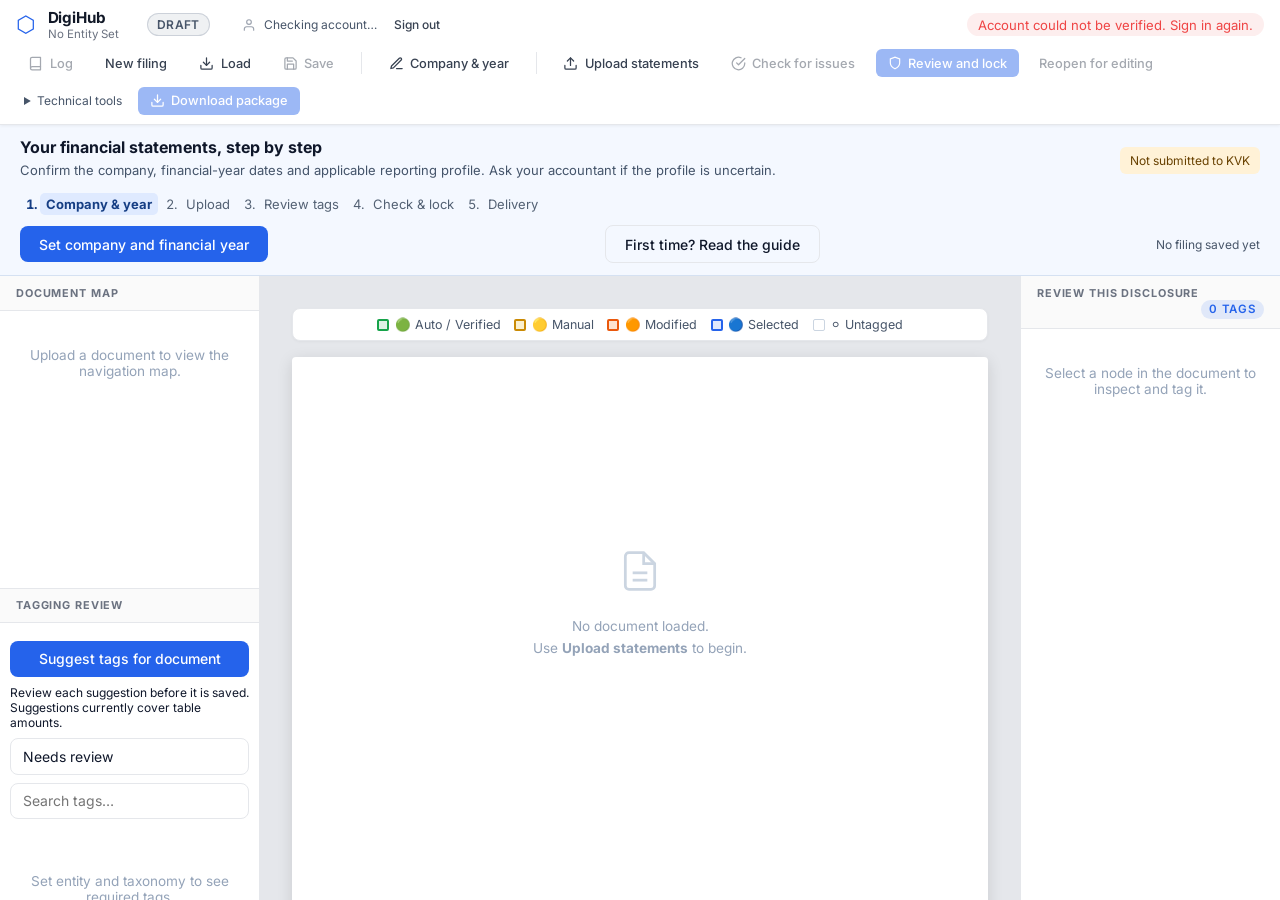
==== commit 0ea0a2ab: "feat(ui): add multi-state mapping review, hover inspection tooltips, and document map progress" ====
--- a/app/frontend/index.html
+++ b/app/frontend/index.html
@@ -138,11 +138,13 @@
 
     <!-- Centre: Document Viewer -->
     <main class="main-viewer">
-      <!-- Colour-Coded Legend -->
-      <div style="display: flex; gap: 1rem; justify-content: center; margin-bottom: 1rem; font-size: 0.8rem; color: #475569;">
-        <span style="display: flex; align-items: center; gap: 0.25rem;"><span style="display:inline-block; width: 12px; height: 12px; border: 2px solid var(--accent-green); background: rgba(22, 163, 74, 0.1); border-radius: 2px;"></span> Tagged</span>
-        <span style="display: flex; align-items: center; gap: 0.25rem;"><span style="display:inline-block; width: 12px; height: 12px; border: 2px solid var(--accent-blue); background: rgba(37, 99, 235, 0.1); border-radius: 2px;"></span> Selected</span>
-        <span style="display: flex; align-items: center; gap: 0.25rem;"><span style="display:inline-block; width: 12px; height: 12px; border: 1px solid #ccc; background: white; border-radius: 2px;"></span> Untagged</span>
+      <!-- Colour-Coded Legend (Caseware standard iXBRL review model) -->
+      <div style="display: flex; flex-wrap: wrap; gap: 0.85rem; justify-content: center; margin-bottom: 1rem; font-size: 0.78rem; color: #475569; background: #ffffff; padding: 0.5rem 1rem; border-radius: var(--radius-sm); border: 1px solid var(--border-color); box-shadow: 0 1px 3px rgba(0,0,0,0.04);">
+        <span style="display: flex; align-items: center; gap: 0.35rem;" title="Standard tag matching auto-tagging default"><span style="display:inline-block; width: 12px; height: 12px; border: 2px solid var(--accent-green); background: rgba(22, 163, 74, 0.15); border-radius: 2px;"></span> 🟢 Auto / Verified</span>
+        <span style="display: flex; align-items: center; gap: 0.35rem;" title="Tag added manually for specific disclosure or note"><span style="display:inline-block; width: 12px; height: 12px; border: 2px solid #ca8a04; background: rgba(234, 179, 8, 0.2); border-radius: 2px;"></span> 🟡 Manual</span>
+        <span style="display: flex; align-items: center; gap: 0.35rem;" title="Tag value or context modified from default"><span style="display:inline-block; width: 12px; height: 12px; border: 2px solid #ea580c; background: rgba(249, 115, 22, 0.2); border-radius: 2px;"></span> 🟠 Modified</span>
+        <span style="display: flex; align-items: center; gap: 0.35rem;"><span style="display:inline-block; width: 12px; height: 12px; border: 2px solid var(--accent-blue); background: rgba(37, 99, 235, 0.15); border-radius: 2px;"></span> 🔵 Selected</span>
+        <span style="display: flex; align-items: center; gap: 0.35rem;"><span style="display:inline-block; width: 12px; height: 12px; border: 1px solid #cbd5e1; background: white; border-radius: 2px;"></span> ⚪ Untagged</span>
       </div>
       <div id="documentViewer" class="doc-container">
         <div class="empty-state" style="margin-top: 120px; text-align: center;">
--- a/app/frontend/style.css
+++ b/app/frontend/style.css
@@ -166,21 +166,47 @@
 
 /* Document map nav items */
 .nav-item {
-  display: block;
-  padding: 0.3rem 0.5rem;
-  font-size: 0.82rem;
+  display: flex;
+  align-items: center;
+  justify-content: space-between;
+  gap: 0.5rem;
+  padding: 0.35rem 0.5rem;
+  font-size: 0.8rem;
   color: #374151;
   text-decoration: none;
   border-radius: 5px;
   cursor: pointer;
+  transition: all 0.15s ease;
+  margin-bottom: 2px;
+}
+.nav-item:hover { background: #f0f4f8; }
+.nav-item.active {
+  background: rgba(37, 99, 235, 0.1) !important;
+  color: var(--accent-blue) !important;
+  font-weight: 600;
+  border-left: 3px solid var(--accent-blue);
+}
+.nav-item.heading { font-weight: 600; }
+.nav-item.table   { color: #4338ca; }
+.nav-item-title   { overflow: hidden; text-overflow: ellipsis; white-space: nowrap; flex: 1; }
+.nav-progress-chip {
+  font-size: 0.62rem;
+  font-weight: 600;
+  padding: 1px 6px;
+  border-radius: 10px;
+  background: #f1f5f9;
+  color: #64748b;
   white-space: nowrap;
-  overflow: hidden;
-  text-overflow: ellipsis;
-  transition: background 0.1s;
-}
-.nav-item:hover { background: #f0f4f8; }
-.nav-item.heading { font-weight: 600; }
-.nav-item.table   { color: #6366f1; }
+  flex-shrink: 0;
+}
+.nav-progress-chip.complete {
+  background: rgba(22, 163, 74, 0.15);
+  color: #166534;
+}
+.nav-progress-chip.partial {
+  background: rgba(234, 179, 8, 0.18);
+  color: #854d0e;
+}
 
 /* ── Document viewer (centre) ───────────────────────────────────────────────── */
 .main-viewer {
@@ -245,15 +271,53 @@
 /* Paragraph node wrappers */
 .para-node {
   cursor: pointer;
-  padding: 0.1rem 0.25rem;
-  border-radius: 3px;
+  padding: 0.15rem 0.35rem;
+  border-radius: 4px;
   border-left: 3px solid transparent;
   transition: all 0.15s;
   margin-bottom: 0.5rem;
 }
-.para-node.mapped  { border-left-color: var(--accent-green); background: rgba(22,163,74,.08); }
-.para-node.active  { border-left-color: var(--accent-blue);  background: rgba(37,99,235,.10); }
+.para-node.mapped-auto     { border-left-color: var(--accent-green); background: rgba(22,163,74,.08); }
+.para-node.mapped-manual   { border-left-color: #ca8a04; background: rgba(234,179,8,.12); }
+.para-node.mapped-modified { border-left-color: #ea580c; background: rgba(249,115,22,.12); }
+.para-node.mapped          { border-left-color: var(--accent-green); background: rgba(22,163,74,.08); }
+.para-node.active          { border-left-color: var(--accent-blue);  background: rgba(37,99,235,.12); outline: 1px solid rgba(37,99,235,.3); }
 .para-node:hover:not(.active) { background: rgba(0,0,0,.03); }
+
+/* Table cell multi-state classes */
+.cell-mapped-auto {
+  background: rgba(22, 163, 74, 0.12) !important;
+  border-left: 3px solid var(--accent-green) !important;
+}
+.cell-mapped-manual {
+  background: rgba(234, 179, 8, 0.16) !important;
+  border-left: 3px solid #ca8a04 !important;
+}
+.cell-mapped-modified {
+  background: rgba(249, 115, 22, 0.16) !important;
+  border-left: 3px solid #ea580c !important;
+}
+.cell-active {
+  background: rgba(37, 99, 235, 0.18) !important;
+  outline: 2px solid var(--accent-blue) !important;
+}
+.cell-missing {
+  outline: 2px dashed rgba(220, 38, 38, 0.45);
+  background: rgba(220, 38, 38, 0.04);
+}
+
+/* Tag Pulse Animation for jumping to items */
+@keyframes tagPulse {
+  0% { transform: scale(1); box-shadow: 0 0 0 0 rgba(37, 99, 235, 0.7); }
+  50% { transform: scale(1.02); box-shadow: 0 0 0 8px rgba(37, 99, 235, 0); }
+  100% { transform: scale(1); box-shadow: 0 0 0 0 rgba(37, 99, 235, 0); }
+}
+.pulse-highlight {
+  animation: tagPulse 1.2s ease-in-out !important;
+  outline: 3px solid var(--accent-blue) !important;
+  z-index: 10;
+  position: relative;
+}
 
 /* Table cell tags */
 .cell-tag {
@@ -280,6 +344,73 @@
   white-space: nowrap;
   pointer-events: none;
 }
+.mapped-badge.manual   { background: #ca8a04; }
+.mapped-badge.modified { background: #ea580c; }
+
+/* Floating tag inspection tooltip */
+.tag-inspect-tooltip {
+  position: fixed;
+  z-index: 10000;
+  pointer-events: none;
+  background: #0f172a;
+  color: #f8fafc;
+  border: 1px solid rgba(255, 255, 255, 0.15);
+  border-radius: var(--radius-sm);
+  padding: 0.65rem 0.85rem;
+  font-size: 0.75rem;
+  line-height: 1.45;
+  box-shadow: 0 10px 25px -5px rgba(0, 0, 0, 0.45);
+  max-width: 340px;
+  display: none;
+  opacity: 0;
+  transition: opacity 0.12s ease;
+}
+.tag-inspect-tooltip.visible {
+  display: block;
+  opacity: 1;
+}
+.tag-inspect-tooltip .tt-header {
+  display: flex;
+  justify-content: space-between;
+  align-items: center;
+  gap: 0.5rem;
+  margin-bottom: 0.3rem;
+}
+.tag-inspect-tooltip .tt-title {
+  font-weight: 600;
+  font-size: 0.82rem;
+  color: #ffffff;
+}
+.tag-inspect-tooltip .tt-badge {
+  font-size: 0.62rem;
+  font-weight: 700;
+  padding: 1px 6px;
+  border-radius: 4px;
+  text-transform: uppercase;
+}
+.tag-inspect-tooltip .tt-badge.auto     { background: #15803d; color: #fff; }
+.tag-inspect-tooltip .tt-badge.manual   { background: #a16207; color: #fff; }
+.tag-inspect-tooltip .tt-badge.modified { background: #c2410c; color: #fff; }
+.tag-inspect-tooltip .tt-qname {
+  font-family: var(--font-mono);
+  font-size: 0.7rem;
+  color: #93c5fd;
+  margin-bottom: 0.4rem;
+  word-break: break-all;
+}
+.tag-inspect-tooltip .tt-grid {
+  display: grid;
+  grid-template-columns: auto 1fr;
+  gap: 0.2rem 0.6rem;
+  color: #cbd5e1;
+  font-size: 0.72rem;
+  border-top: 1px solid rgba(255, 255, 255, 0.1);
+  padding-top: 0.4rem;
+}
+.tag-inspect-tooltip .tt-grid strong {
+  color: #94a3b8;
+  font-weight: 500;
+}
 
 /* ── Inspector panel ─────────────────────────────────────────────────────────── */
 .inspector-section {
@@ -492,28 +623,66 @@
 .hover-tooltip {
   position: fixed;
   z-index: 10000;
-  background: var(--bg-surface);
-  border: 1px solid var(--border-accent);
-  box-shadow: 0 10px 25px -5px rgba(0, 0, 0, 0.1), 0 8px 10px -6px rgba(0, 0, 0, 0.1);
-  border-radius: 8px;
-  padding: 0.75rem 1rem;
-  font-size: 0.8rem;
+  background: #0f172a;
+  color: #f8fafc;
+  border: 1px solid rgba(255, 255, 255, 0.15);
+  box-shadow: 0 10px 25px -5px rgba(0, 0, 0, 0.45), 0 8px 10px -6px rgba(0, 0, 0, 0.3);
+  border-radius: var(--radius-sm);
+  padding: 0.65rem 0.85rem;
+  font-size: 0.75rem;
+  line-height: 1.45;
   pointer-events: none;
-  backdrop-filter: blur(12px);
-  max-width: 300px;
+  max-width: 320px;
   word-wrap: break-word;
-  transition: opacity 0.15s ease, transform 0.15s ease;
-}
-
-.hover-tooltip .tt-row {
+  transition: opacity 0.12s ease;
+}
+
+.hover-tooltip .tt-header {
+  display: flex;
+  justify-content: space-between;
+  align-items: center;
+  gap: 0.5rem;
+  margin-bottom: 0.3rem;
+}
+
+.hover-tooltip .tt-title {
+  font-weight: 600;
+  font-size: 0.82rem;
+  color: #ffffff;
+}
+
+.hover-tooltip .tt-badge {
+  font-size: 0.62rem;
+  font-weight: 700;
+  padding: 1px 6px;
+  border-radius: 4px;
+  text-transform: uppercase;
+}
+.hover-tooltip .tt-badge.auto     { background: #15803d; color: #fff; }
+.hover-tooltip .tt-badge.manual   { background: #a16207; color: #fff; }
+.hover-tooltip .tt-badge.modified { background: #c2410c; color: #fff; }
+
+.hover-tooltip .tt-qname {
+  font-family: var(--font-mono);
+  font-size: 0.7rem;
+  color: #93c5fd;
   margin-bottom: 0.4rem;
-  color: var(--text-secondary);
-}
-
-.hover-tooltip .tt-row strong {
-  color: var(--text-primary);
-  font-weight: 600;
-  margin-right: 0.4rem;
+  word-break: break-all;
+}
+
+.hover-tooltip .tt-grid {
+  display: grid;
+  grid-template-columns: auto 1fr;
+  gap: 0.2rem 0.6rem;
+  color: #cbd5e1;
+  font-size: 0.72rem;
+  border-top: 1px solid rgba(255, 255, 255, 0.1);
+  padding-top: 0.4rem;
+}
+
+.hover-tooltip .tt-grid strong {
+  color: #94a3b8;
+  font-weight: 500;
 }
 
 /* ── Context Menu ────────────────────────────────────────────────────────────── */
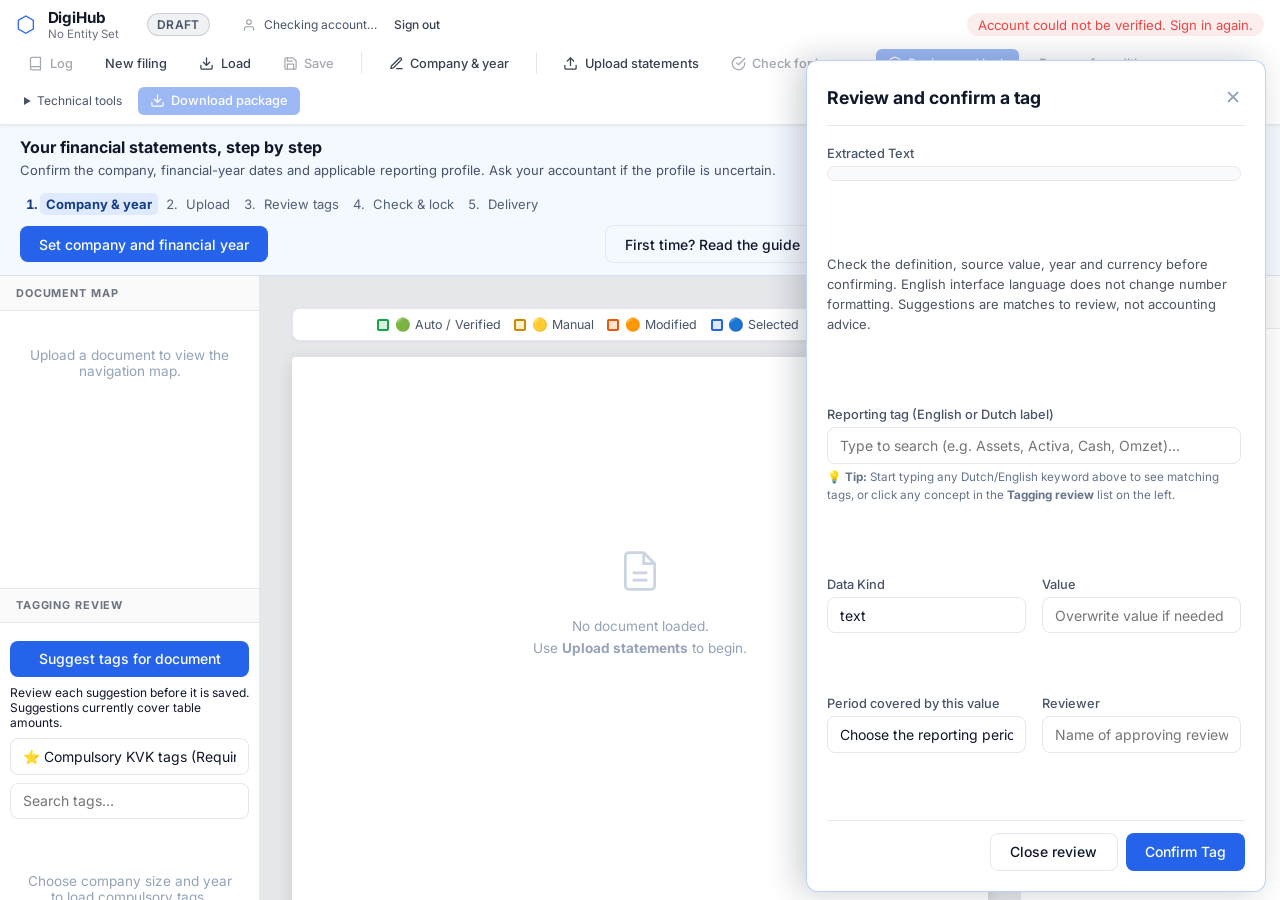
==== commit 19ffc4e0: "feat(ui): side-dock tag modal to keep tables visible and surface compulsory KVK tags checklist" ====
--- a/app/frontend/index.html
+++ b/app/frontend/index.html
@@ -123,14 +123,17 @@
             <button class="btn-primary" onclick="workspace.autoTagDocument()">Suggest tags for document</button>
             <p style="font-size:12px;margin:0">Review each suggestion before it is saved. Suggestions currently cover table amounts.</p>
             <select id="checklistFilter" class="form-input" aria-label="Tag list filter" onchange="workspace.renderChecklist()">
-              <option value="outstanding">Needs review</option><option value="mandatory">Required by parsed rules</option>
-              <option value="conditional">Conditional</option><option value="mapped">Reviewed / tagged</option><option value="all">All available tags</option>
+              <option value="mandatory" selected>⭐ Compulsory KVK tags (Required)</option>
+              <option value="outstanding">All pending tags (Compulsory + Conditional)</option>
+              <option value="conditional">Conditional tags</option>
+              <option value="mapped">✓ Completed / Tagged</option>
+              <option value="all">All available tags</option>
             </select>
             <input id="checklistSearch" class="form-input" placeholder="Search tags…" aria-label="Search tags" oninput="workspace.renderChecklist()">
             <div id="checklistSummary" style="font-size:12px"></div>
           </div>
           <div class="sidebar-content" id="checklistContainer">
-            <div class="empty-state">Set entity and taxonomy to see required tags.</div>
+            <div class="empty-state">Choose company size and year to load compulsory tags.</div>
           </div>
         </div>
       </div>
@@ -328,8 +331,9 @@
         <!-- QName -->
         <div>
           <label for="mapQname">Reporting tag (English or Dutch label)</label>
-          <input type="text" id="mapQname" class="form-input" list="tagConceptOptions" placeholder="Search a label or enter a taxonomy tag">
+          <input type="text" id="mapQname" class="form-input" list="tagConceptOptions" placeholder="Type to search (e.g. Assets, Activa, Cash, Omzet)...">
           <datalist id="tagConceptOptions"></datalist>
+          <span class="help-text" style="font-size: 0.73rem; color: #64748b; margin-top: 4px; display: block;">💡 <strong>Tip:</strong> Start typing any Dutch/English keyword above to see matching tags, or click any concept in the <strong>Tagging review</strong> list on the left.</span>
         </div>
 
         <!-- Kind -->
--- a/app/frontend/style.css
+++ b/app/frontend/style.css
@@ -538,6 +538,44 @@
   padding-top: 0.75rem;
   border-top: 1px solid var(--border-color);
 }
+
+/* ── Side-docked Tag Inspector (never covers the table) ─────────────────────── */
+#mapFactModal.modal-overlay {
+  background: transparent !important;
+  backdrop-filter: none !important;
+  pointer-events: none !important;
+  display: flex !important;
+  justify-content: flex-end !important;
+  align-items: stretch !important;
+  padding: 0 !important;
+  z-index: 250;
+}
+
+#mapFactModal .modal-card {
+  pointer-events: auto !important;
+  width: 460px !important;
+  max-width: 44vw !important;
+  min-width: 360px !important;
+  height: calc(100vh - var(--ribbon-height) - 16px) !important;
+  max-height: calc(100vh - var(--ribbon-height) - 16px) !important;
+  margin-top: calc(var(--ribbon-height) + 8px) !important;
+  margin-right: 14px !important;
+  margin-bottom: 8px !important;
+  border-radius: var(--radius) !important;
+  border: 1px solid var(--border-accent) !important;
+  box-shadow: -8px 0 32px rgba(15, 23, 42, 0.22) !important;
+  background: #ffffff !important;
+  display: flex !important;
+  flex-direction: column !important;
+  padding: 1.25rem !important;
+}
+
+#mapFactModal .modal-card .grid-gap {
+  flex: 1;
+  overflow-y: auto;
+  padding-right: 4px;
+}
+
 
 /* ── Grid utilities ──────────────────────────────────────────────────────────── */
 .grid-2 { display: grid; grid-template-columns: 1fr 1fr; gap: 1rem; }
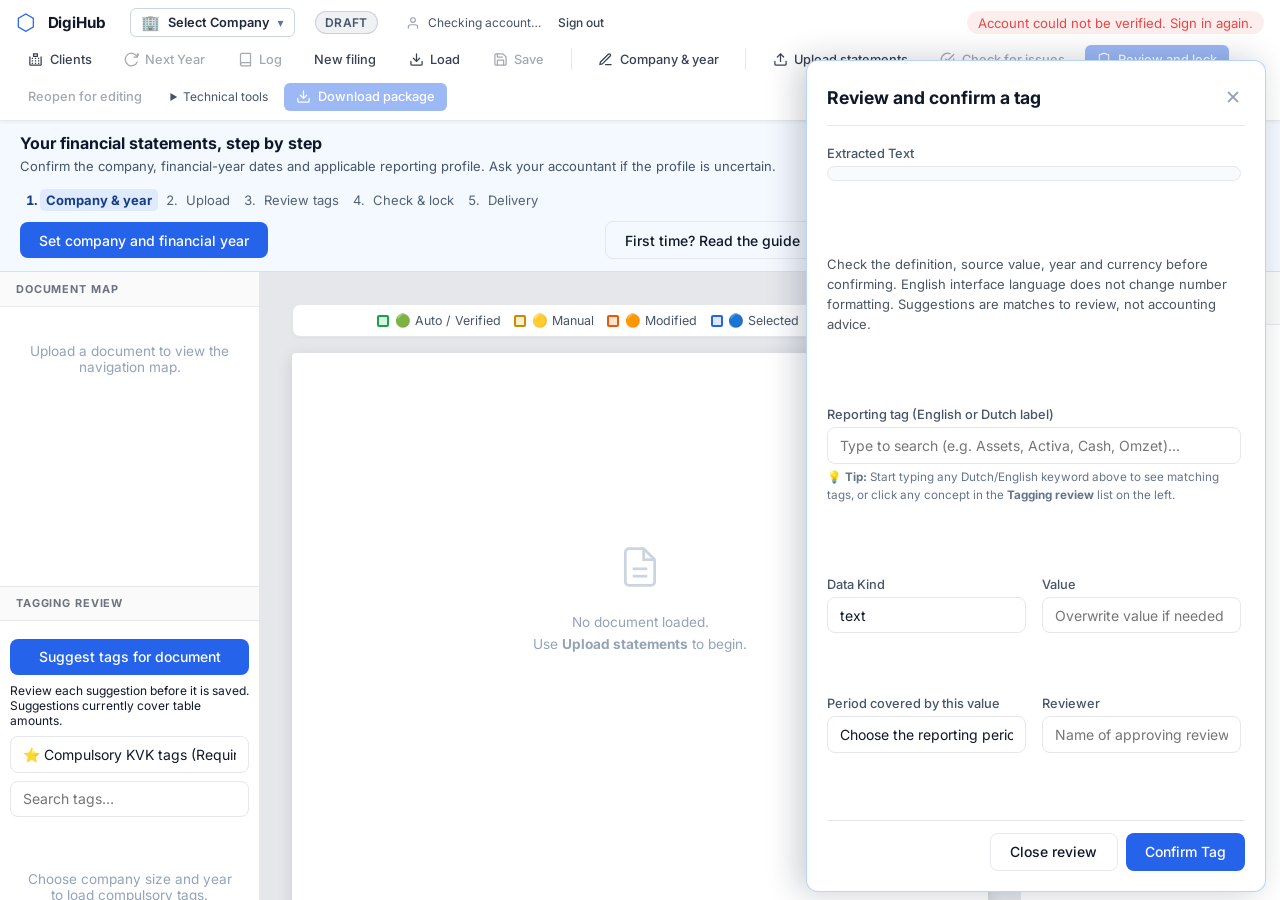
==== commit 7b50de35: "feat: complete 7-phase iXBRL delivery, multi-company hub, and yearly rollover" ====
--- a/app/frontend/index.html
+++ b/app/frontend/index.html
@@ -17,14 +17,22 @@
       <div class="brand-icon">⬡</div>
       <div class="brand-text">
         <span class="brand-name">DigiHub</span>
-        <span class="brand-tag" id="entityStatusLabel">No Entity Set</span>
-      </div>
+        <span class="brand-tag" id="entityStatusLabel" style="display:none;">No Entity Set</span>
+      </div>
+
+      <!-- Company Switcher Pill -->
+      <button class="company-switcher-pill" id="companySwitcherBtn" onclick="workspace.openCompanyHub()" title="Manage client companies and annual filings">
+        <span class="company-switcher-icon">🏢</span>
+        <span class="company-switcher-name" id="activeCompanyName">Select Company</span>
+        <span class="company-switcher-year" id="activeYearBadge" style="display:none;"></span>
+        <span class="company-switcher-arrow">▾</span>
+      </button>
 
       <!-- Filing state pill -->
-      <span id="statePill" class="state-pill draft" style="margin-left: 1rem;">Draft</span>
+      <span id="statePill" class="state-pill draft" style="margin-left: 0.5rem;">Draft</span>
 
       <!-- User section -->
-      <div style="margin-left: 1.25rem; display: flex; align-items: center; gap: 0.5rem;">
+      <div style="margin-left: 1rem; display: flex; align-items: center; gap: 0.5rem;">
         <svg width="14" height="14" viewBox="0 0 24 24" fill="none" stroke="#9ca3af" stroke-width="2" stroke-linecap="round" stroke-linejoin="round"><path d="M20 21v-2a4 4 0 0 0-4-4H8a4 4 0 0 0-4 4v2"/><circle cx="12" cy="7" r="4"/></svg>
         <span id="signedInUser" aria-label="Signed-in account">Checking account…</span>
         <a id="adminLink" href="admin.html" class="ribbon-btn" style="display:none; padding: 2px 8px; font-size: 0.75rem; text-decoration: none;" title="Taxonomy Administration">Admin</a>
@@ -35,6 +43,18 @@
     <div class="ribbon-center" id="navStatus" role="status" aria-live="polite">Ready</div>
 
     <div class="ribbon-right">
+      <!-- Clients directory -->
+      <button class="ribbon-btn" onclick="workspace.openCompanyHub()" id="btnCompanyHub" title="Client Companies Directory">
+        <svg width="15" height="15" viewBox="0 0 24 24" fill="none" stroke="currentColor" stroke-width="2"><path d="M3 21h18M3 7v14M21 7v14M6 10h2M6 14h2M6 18h2M11 10h2M11 14h2M11 18h2M16 10h2M16 14h2M16 18h2M9 3h6v4H9z"/></svg>
+        Clients
+      </button>
+
+      <!-- Rollover to next financial year -->
+      <button class="ribbon-btn" onclick="workspace.promptRollover()" id="btnRollover" disabled title="Start next financial year for this company">
+        <svg width="15" height="15" viewBox="0 0 24 24" fill="none" stroke="currentColor" stroke-width="2"><path d="M21.5 2v6h-6M21.34 15.57a10 10 0 1 1-.57-8.38l5.67-5.67"/></svg>
+        Next Year
+      </button>
+
       <!-- Log book -->
       <button class="ribbon-btn" onclick="workspace.showLogBook()" id="btnLogBook" disabled title="Audit Log Book">
         <svg width="15" height="15" viewBox="0 0 24 24" fill="none" stroke="currentColor" stroke-width="2" stroke-linecap="round" stroke-linejoin="round"><path d="M4 19.5A2.5 2.5 0 0 1 6.5 17H20"/><path d="M6.5 2H20v20H6.5A2.5 2.5 0 0 1 4 19.5v-15A2.5 2.5 0 0 1 6.5 2z"/></svg>
@@ -88,7 +108,7 @@
       <!-- Export / validate-and-package -->
       <details class="expert-tools"><summary>Technical tools</summary><div class="expert-menu">
       <button class="ribbon-btn" onclick="workspace.independentValidation()" title="Diagnostic results only">Arelle diagnostics</button>
-      <button class="ribbon-btn" onclick="workspace.exportPackage(true)" title="Download evidence for your provider; does not submit">Provider handoff bundle</button>
+      <button class="ribbon-btn" onclick="workspace.exportPackage(true)" title="Download the report and evidence for external accountant review; does not submit">Audit review bundle</button>
       </div></details>
       <button class="ribbon-btn primary" onclick="workspace.exportPackage()" id="btnExport" disabled title="Validate and download SBR report package">
         <svg width="15" height="15" viewBox="0 0 24 24" fill="none" stroke="currentColor" stroke-width="2" stroke-linecap="round" stroke-linejoin="round"><path d="M21 15v4a2 2 0 0 1-2 2H5a2 2 0 0 1-2-2v-4"/><polyline points="7 10 12 15 17 10"/><line x1="12" y1="15" x2="12" y2="3"/></svg>
@@ -213,6 +233,8 @@
         <!-- Taxonomy -->
         <div class="grid-2">
           <div>
+            <label for="reportingProfile">2025 iXBRL profile (required for the 2025 taxonomy)</label>
+            <select id="reportingProfile" class="form-input form-select"><option value="">Loading profiles…</option></select>
             <label for="taxonomyIdInput">Reporting rules</label>
             <select id="taxonomyIdInput" class="form-input form-select" onchange="workspace.handleTaxonomyChange()">
               <option value="NT21_KVK_20261209_b">NT21_KVK_20261209_b (NT21 Taxonomy 2026)</option>
@@ -362,6 +384,11 @@
             <input type="text" id="mapUnit" class="form-input" value="iso4217:EUR">
           </div>
           <div>
+            <label for="mapSourceLocale">Original source number format</label>
+            <select id="mapSourceLocale" class="form-input"><option value="nl">Dutch: 1.234,56</option><option value="en">English: 1,234.56</option></select>
+            <label for="mapScale">Source display scale</label>
+            <select id="mapScale" class="form-input"><option value="0">Units (0)</option><option value="3">Thousands (3)</option><option value="6">Millions (6)</option></select>
+            <p class="help-text">Enter the full canonical amount above. Scale records how the original source displays it; it does not multiply your entry.</p>
             <label for="mapDecimals">Rounding accuracy (decimals)</label><p class="help-text">0 = nearest euro; −3 = nearest thousand. Enter the full amount: for EUR 12 thousand enter 12000. This setting does not multiply the amount.</p>
             <input type="number" id="mapDecimals" class="form-input" value="-3">
           </div>
@@ -433,6 +460,92 @@
       <button class="btn-secondary" onclick="document.getElementById('savedModal').style.display='none'">Close</button>
     </div>
   </div></div>
+
+  <!-- ── Company Hub Modal ──────────────────────────────────────────────────── -->
+  <div id="companyHubModal" class="modal-overlay" style="display:none;">
+    <div class="modal-card" style="width: 780px; max-width: 95vw;">
+      <div class="modal-header">
+        <div>
+          <span class="modal-title">Client Companies & Filings Directory</span>
+          <div style="font-size: 0.78rem; color: var(--text-muted); margin-top: 2px;">Manage multiple client entities, view historical reporting years, and launch yearly rollovers.</div>
+        </div>
+        <button class="modal-close" onclick="workspace.closeCompanyHub()">✕</button>
+      </div>
+
+      <div class="company-hub-toolbar">
+        <div class="search-box">
+          <svg width="15" height="15" viewBox="0 0 24 24" fill="none" stroke="#94a3b8" stroke-width="2"><circle cx="11" cy="11" r="8"/><path d="m21 21-4.3-4.3"/></svg>
+          <input type="text" id="companySearchInput" placeholder="Search by company name or KvK number…" oninput="workspace.filterCompanyList(this.value)">
+        </div>
+        <button class="btn-primary" onclick="workspace.openNewCompanyModal()">+ New Company</button>
+      </div>
+
+      <div id="companyListContainer" class="company-list-container">
+        <div class="empty-state">Loading client companies…</div>
+      </div>
+
+      <div class="modal-footer">
+        <button class="btn-secondary" onclick="workspace.closeCompanyHub()">Close</button>
+      </div>
+    </div>
+  </div>
+
+  <!-- ── Yearly Rollover Modal ─────────────────────────────────────────────── -->
+  <div id="rolloverModal" class="modal-overlay" style="display:none;">
+    <div class="modal-card" style="width: 540px; max-width: 95vw;">
+      <div class="modal-header">
+        <div>
+          <span class="modal-title">Rollover to Next Financial Year</span>
+          <div style="font-size: 0.78rem; color: var(--text-muted); margin-top: 2px;">Advance periods, carry forward comparatives, and generate next year's filing.</div>
+        </div>
+        <button class="modal-close" onclick="workspace.closeRolloverModal()">✕</button>
+      </div>
+
+      <div class="grid-gap">
+        <div class="rollover-summary-box">
+          <div class="summary-row">
+            <span style="color:#64748b;">Client Entity:</span>
+            <strong id="rolloverCompanyName">-</strong>
+          </div>
+          <div class="summary-row">
+            <span style="color:#64748b;">KvK Number:</span>
+            <span id="rolloverKvk" style="font-family:var(--font-mono);">-</span>
+          </div>
+          <div class="summary-row">
+            <span style="color:#64748b;">Base Financial Year:</span>
+            <span id="rolloverSourceYear" style="font-weight:600;">-</span>
+          </div>
+          <div class="summary-row" style="border-top: 1px dashed #cbd5e1; padding-top: 6px; margin-top: 2px;">
+            <span style="color:#64748b;">Target Financial Year:</span>
+            <span id="rolloverTargetYearDisplay" class="highlight-year">-</span>
+          </div>
+        </div>
+
+        <div>
+          <label for="rolloverTargetYear">Target Financial Year</label>
+          <input type="number" id="rolloverTargetYear" class="form-input" min="2020" max="2035" oninput="workspace.updateRolloverYearChange(this.value)">
+        </div>
+
+        <div style="background: #f8fafc; border: 1px solid #e2e8f0; border-radius: 6px; padding: 0.75rem;">
+          <label style="display: flex; align-items: flex-start; gap: 0.5rem; cursor: pointer; margin: 0;">
+            <input type="checkbox" id="rolloverComparatives" checked style="margin-top: 3px;">
+            <div>
+              <strong>Carry forward balances as prior-year comparatives</strong>
+              <div style="font-size: 0.78rem; color: #64748b; margin-top: 2px;">
+                Closing balances will become prior-period comparative facts. Current period contexts and reporting periods will be advanced to the target year.
+              </div>
+            </div>
+          </label>
+        </div>
+      </div>
+
+      <div class="modal-footer">
+        <button class="btn-secondary" onclick="workspace.closeRolloverModal()">Cancel</button>
+        <button class="btn-primary" id="btnConfirmRollover" onclick="workspace.confirmRollover()">Create Next Year Filing</button>
+      </div>
+    </div>
+  </div>
+
   <script src="workspace.js"></script>
   <script src="guidance.js"></script>
 </body>
--- a/app/frontend/style.css
+++ b/app/frontend/style.css
@@ -932,3 +932,203 @@
 .expert-tools summary {cursor:pointer;padding:8px;}
 .expert-menu {position:absolute;top:100%;right:0;display:flex;flex-direction:column;min-width:230px;background:white;border:1px solid #cbd5e1;border-radius:8px;padding:8px;z-index:30;box-shadow:0 8px 24px #0f172a22;}
 #entityModal .modal-card {width:780px;}
+
+/* ── Multi-Company & Client Directory ────────────────────────────────────────── */
+.company-switcher-pill {
+  display: inline-flex;
+  align-items: center;
+  gap: 0.5rem;
+  background: #ffffff;
+  border: 1px solid #cbd5e1;
+  border-radius: 6px;
+  padding: 4px 10px;
+  font-size: 0.8rem;
+  font-weight: 500;
+  color: #1e293b;
+  cursor: pointer;
+  transition: all 0.15s ease;
+  margin-left: 0.75rem;
+}
+.company-switcher-pill:hover {
+  background: #f8fafc;
+  border-color: #94a3b8;
+}
+.company-switcher-icon { font-size: 0.95rem; }
+.company-switcher-name { max-width: 220px; white-space: nowrap; overflow: hidden; text-overflow: ellipsis; font-weight: 600; }
+.company-switcher-year {
+  background: #eff6ff;
+  color: #1d4ed8;
+  font-weight: 600;
+  font-size: 0.7rem;
+  padding: 1px 6px;
+  border-radius: 4px;
+  border: 1px solid #bfdbfe;
+}
+.company-switcher-arrow { color: #64748b; font-size: 0.75rem; }
+
+.company-hub-toolbar {
+  display: flex;
+  justify-content: space-between;
+  align-items: center;
+  gap: 1rem;
+  margin-bottom: 1rem;
+  padding-bottom: 0.75rem;
+  border-bottom: 1px solid #e2e8f0;
+}
+.company-hub-toolbar .search-box {
+  display: flex;
+  align-items: center;
+  gap: 0.5rem;
+  background: #ffffff;
+  border: 1px solid #cbd5e1;
+  border-radius: 6px;
+  padding: 6px 12px;
+  flex: 1;
+}
+.company-hub-toolbar .search-box input {
+  border: none;
+  outline: none;
+  width: 100%;
+  font-size: 0.85rem;
+  background: transparent;
+}
+.company-list-container {
+  max-height: 60vh;
+  overflow-y: auto;
+  display: flex;
+  flex-direction: column;
+  gap: 0.85rem;
+  padding-right: 4px;
+}
+.company-card {
+  background: #ffffff;
+  border: 1px solid #e2e8f0;
+  border-radius: 8px;
+  padding: 1rem;
+  transition: all 0.15s ease;
+  display: flex;
+  flex-direction: column;
+  gap: 0.75rem;
+}
+.company-card:hover {
+  border-color: #cbd5e1;
+  box-shadow: 0 4px 6px -1px rgba(0, 0, 0, 0.05);
+}
+.company-card.active-company {
+  border-color: #3b82f6;
+  background: #fafcff;
+}
+.company-card-header {
+  display: flex;
+  justify-content: space-between;
+  align-items: flex-start;
+  gap: 1rem;
+}
+.company-card-title {
+  display: flex;
+  flex-direction: column;
+  gap: 0.2rem;
+}
+.company-card-title strong {
+  font-size: 0.95rem;
+  color: #0f172a;
+}
+.company-meta {
+  font-size: 0.75rem;
+  color: #64748b;
+  display: flex;
+  gap: 0.5rem;
+  align-items: center;
+}
+.company-kvk-pill {
+  font-family: var(--font-mono);
+  background: #f1f5f9;
+  padding: 1px 6px;
+  border-radius: 4px;
+  color: #334155;
+}
+.company-filings-grid {
+  display: flex;
+  flex-wrap: wrap;
+  gap: 0.5rem;
+  padding-top: 0.5rem;
+  border-top: 1px solid #f1f5f9;
+}
+.filing-year-badge {
+  display: inline-flex;
+  align-items: center;
+  gap: 0.4rem;
+  background: #f8fafc;
+  border: 1px solid #cbd5e1;
+  border-radius: 6px;
+  padding: 4px 10px;
+  font-size: 0.78rem;
+  cursor: pointer;
+  transition: all 0.15s ease;
+}
+.filing-year-badge:hover {
+  background: #eff6ff;
+  border-color: #3b82f6;
+  color: #1d4ed8;
+}
+.filing-year-badge.current-active {
+  background: #2563eb;
+  color: #ffffff;
+  border-color: #2563eb;
+}
+.filing-year-badge .badge-status {
+  font-size: 0.65rem;
+  text-transform: uppercase;
+  font-weight: 700;
+  padding: 1px 4px;
+  border-radius: 3px;
+  background: #e2e8f0;
+  color: #475569;
+}
+.filing-year-badge.current-active .badge-status {
+  background: rgba(255,255,255,0.25);
+  color: #ffffff;
+}
+.filing-year-badge .badge-status.draft { background: #fef3c7; color: #92400e; }
+.filing-year-badge .badge-status.frozen { background: #dbeafe; color: #1e40af; }
+.filing-year-badge .badge-status.validated { background: #dcfce7; color: #166534; }
+
+.rollover-btn-small {
+  background: #f0fdf4;
+  border: 1px solid #bbf7d0;
+  color: #166534;
+  font-size: 0.75rem;
+  font-weight: 500;
+  padding: 3px 8px;
+  border-radius: 4px;
+  cursor: pointer;
+  display: inline-flex;
+  align-items: center;
+  gap: 0.3rem;
+  transition: all 0.15s ease;
+}
+.rollover-btn-small:hover {
+  background: #dcfce7;
+  border-color: #86efac;
+}
+
+/* Rollover Modal */
+.rollover-summary-box {
+  background: #f8fafc;
+  border: 1px solid #e2e8f0;
+  border-radius: 6px;
+  padding: 1rem;
+  display: flex;
+  flex-direction: column;
+  gap: 0.5rem;
+  font-size: 0.85rem;
+}
+.rollover-summary-box .summary-row {
+  display: flex;
+  justify-content: space-between;
+}
+.rollover-summary-box .highlight-year {
+  font-weight: 700;
+  color: #2563eb;
+  font-size: 1rem;
+}
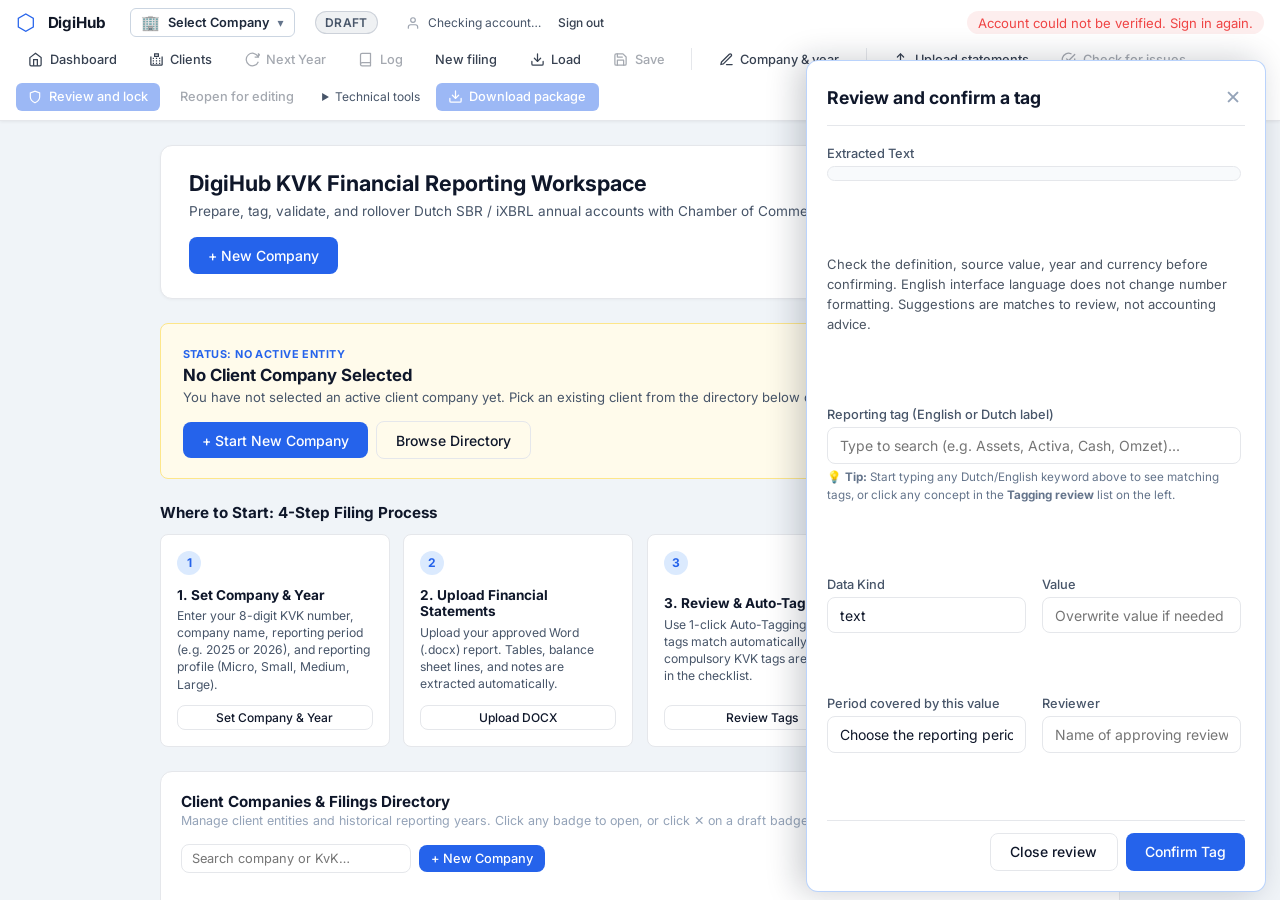
==== commit bd45afd8: "feat: add draft deletion, welcome dashboard, and 2026 NT21 rollover with template memories" ====
--- a/app/frontend/index.html
+++ b/app/frontend/index.html
@@ -43,6 +43,12 @@
     <div class="ribbon-center" id="navStatus" role="status" aria-live="polite">Ready</div>
 
     <div class="ribbon-right">
+      <!-- Dashboard / Overview -->
+      <button class="ribbon-btn" onclick="workspace.toggleDashboardView()" id="btnViewToggle" title="Toggle Welcome Dashboard and First Page">
+        <svg width="15" height="15" viewBox="0 0 24 24" fill="none" stroke="currentColor" stroke-width="2"><path d="M3 9l9-7 9 7v11a2 2 0 0 1-2 2H5a2 2 0 0 1-2-2z"/><polyline points="9 22 9 12 15 12 15 22"/></svg>
+        <span id="btnViewToggleLabel">Dashboard</span>
+      </button>
+
       <!-- Clients directory -->
       <button class="ribbon-btn" onclick="workspace.openCompanyHub()" id="btnCompanyHub" title="Client Companies Directory">
         <svg width="15" height="15" viewBox="0 0 24 24" fill="none" stroke="currentColor" stroke-width="2"><path d="M3 21h18M3 7v14M21 7v14M6 10h2M6 14h2M6 18h2M11 10h2M11 14h2M11 18h2M16 10h2M16 14h2M16 18h2M9 3h6v4H9z"/></svg>
@@ -124,8 +130,93 @@
     <div id="sourceWarnings" role="status" class="help-text"></div>
     <div class="journey-actions"><button class="btn-primary" id="nextStep" onclick="workspace.nextStep()">Start with company & year</button><button class="btn-secondary" onclick="workspace.showFilingHelp()">First time? Read the guide</button><span id="saveStatus" role="status">No filing saved yet</span></div>
   </section>
+  <!-- ── First Page / Welcome Dashboard ────────────────────────────────────── -->
+  <div id="welcomeDashboard" class="welcome-dashboard">
+    <div class="welcome-dashboard-inner">
+      <div class="dash-hero">
+        <div style="display:flex; justify-content:space-between; align-items:flex-start; gap:1rem; flex-wrap:wrap;">
+          <div>
+            <h1>DigiHub KVK Financial Reporting Workspace</h1>
+            <p>Prepare, tag, validate, and rollover Dutch SBR / iXBRL annual accounts with Chamber of Commerce (KvK) compliance.</p>
+          </div>
+          <button class="btn-primary" onclick="workspace.openNewCompanyModal()">+ New Company</button>
+        </div>
+      </div>
+
+      <!-- Active Client Banner -->
+      <div id="dashActiveBox" class="dash-active-box empty">
+        <div class="dash-active-info">
+          <div class="dash-active-badge" id="dashActiveBadge">STATUS: NO ACTIVE ENTITY</div>
+          <div class="dash-active-title" id="dashActiveEntityTitle">No Client Company Selected</div>
+          <div class="dash-active-desc" id="dashActiveEntityDesc">You have not selected an active client company yet. Pick an existing client from the directory below or start a new company filing.</div>
+          <div id="dashRolloverNotice" style="display:none;" class="dash-rollover-notice"></div>
+        </div>
+        <div class="dash-active-actions" id="dashActiveActions">
+          <button class="btn-primary" onclick="workspace.openNewCompanyModal()">+ Start New Company</button>
+          <button class="btn-secondary" onclick="workspace.openCompanyHub()">Browse Directory</button>
+        </div>
+      </div>
+
+      <!-- 4-Step Instructions: Where should I start? -->
+      <div>
+        <div class="dash-section-title" style="margin-bottom:0.75rem;">Where to Start: 4-Step Filing Process</div>
+        <div class="dash-steps-grid">
+          <div class="dash-step-card">
+            <div class="step-num">1</div>
+            <div>
+              <strong>1. Set Company & Year</strong>
+              <p>Enter your 8-digit KVK number, company name, reporting period (e.g. 2025 or 2026), and reporting profile (Micro, Small, Medium, Large).</p>
+            </div>
+            <button class="btn-secondary btn-sm" onclick="workspace.openEntityModal()">Set Company & Year</button>
+          </div>
+          <div class="dash-step-card">
+            <div class="step-num">2</div>
+            <div>
+              <strong>2. Upload Financial Statements</strong>
+              <p>Upload your approved Word (.docx) report. Tables, balance sheet lines, and notes are extracted automatically.</p>
+            </div>
+            <button class="btn-secondary btn-sm" onclick="document.getElementById('docUpload').click()">Upload DOCX</button>
+          </div>
+          <div class="dash-step-card">
+            <div class="step-num">3</div>
+            <div>
+              <strong>3. Review & Auto-Tag</strong>
+              <p>Use 1-click Auto-Tagging. SBR tags match automatically; compulsory KVK tags are verified in the checklist.</p>
+            </div>
+            <button class="btn-secondary btn-sm" onclick="workspace.showDocumentWorkspace()">Review Tags</button>
+          </div>
+          <div class="dash-step-card">
+            <div class="step-num">4</div>
+            <div>
+              <strong>4. Validate, Lock & Rollover</strong>
+              <p>Run validation diagnostics, sign off, and lock. Next year, roll over closing balances as comparatives with 1 click!</p>
+            </div>
+            <button class="btn-secondary btn-sm" onclick="workspace.promptRollover()">Next Year Rollover</button>
+          </div>
+        </div>
+      </div>
+
+      <!-- Embedded Client Directory -->
+      <div style="background:#ffffff; border:1px solid var(--border-color); border-radius:var(--radius); padding:1.25rem;">
+        <div class="dash-section-header">
+          <div>
+            <div class="dash-section-title">Client Companies & Filings Directory</div>
+            <div class="dash-section-sub">Manage client entities and historical reporting years. Click any badge to open, or click ✕ on a draft badge to delete unwanted test drafts.</div>
+          </div>
+          <div style="display:flex; gap:0.5rem; align-items:center;">
+            <input type="text" id="dashSearchInput" class="form-input" style="width:230px; padding:6px 10px; font-size:0.8rem;" placeholder="Search company or KvK…" oninput="workspace.filterCompanyList(this.value)">
+            <button class="btn-primary" style="padding:6px 12px; font-size:0.8rem;" onclick="workspace.openNewCompanyModal()">+ New Company</button>
+          </div>
+        </div>
+        <div id="dashCompanyListContainer" class="company-list-container">
+          <div class="empty-state">Loading client companies…</div>
+        </div>
+      </div>
+    </div>
+  </div>
+
   <!-- ── Three-panel workspace ────────────────────────────────────────────── -->
-  <div class="workspace-layout">
+  <div class="workspace-layout" id="workspaceLayout" style="display:none;">
 
     <!-- Left: Document Map & Checklist -->
     <aside class="sidebar-left">
@@ -144,6 +235,7 @@
             <p style="font-size:12px;margin:0">Review each suggestion before it is saved. Suggestions currently cover table amounts.</p>
             <select id="checklistFilter" class="form-input" aria-label="Tag list filter" onchange="workspace.renderChecklist()">
               <option value="mandatory" selected>⭐ Compulsory KVK tags (Required)</option>
+              <option value="template">⭐ Prior year template tags</option>
               <option value="outstanding">All pending tags (Compulsory + Conditional)</option>
               <option value="conditional">Conditional tags</option>
               <option value="mapped">✓ Completed / Tagged</option>
@@ -161,6 +253,23 @@
 
     <!-- Centre: Document Viewer -->
     <main class="main-viewer">
+      <!-- Active Company Header Bar -->
+      <div id="viewerActiveCompanyBar" class="viewer-active-company-bar" style="display:none;">
+        <div class="viewer-active-left">
+          <span class="active-dot">●</span>
+          <span>Active Company: <strong id="barCompanyName">—</strong></span>
+          <span class="bar-pill" id="barKvkPill">KVK —</span>
+          <span class="bar-pill highlight" id="barYearPill">FY —</span>
+          <span id="barRolloverTag" class="bar-rollover-tag" style="display:none;">Rolled over from prior year</span>
+        </div>
+        <div class="viewer-active-right">
+          <button class="bar-btn" onclick="workspace.showWelcomeDashboard()" title="Return to first page dashboard">🏠 Dashboard</button>
+          <button class="bar-btn" onclick="document.getElementById('docUpload').click()" title="Upload or revise financial statements">📄 Upload DOCX</button>
+          <button class="bar-btn" onclick="workspace.promptRollover()" title="Start next reporting year">Start Next Year</button>
+          <button class="bar-btn" onclick="workspace.openCompanyHub()" title="Switch company">Switch</button>
+        </div>
+      </div>
+
       <!-- Colour-Coded Legend (Caseware standard iXBRL review model) -->
       <div style="display: flex; flex-wrap: wrap; gap: 0.85rem; justify-content: center; margin-bottom: 1rem; font-size: 0.78rem; color: #475569; background: #ffffff; padding: 0.5rem 1rem; border-radius: var(--radius-sm); border: 1px solid var(--border-color); box-shadow: 0 1px 3px rgba(0,0,0,0.04);">
         <span style="display: flex; align-items: center; gap: 0.35rem;" title="Standard tag matching auto-tagging default"><span style="display:inline-block; width: 12px; height: 12px; border: 2px solid var(--accent-green); background: rgba(22, 163, 74, 0.15); border-radius: 2px;"></span> 🟢 Auto / Verified</span>
--- a/app/frontend/style.css
+++ b/app/frontend/style.css
@@ -1132,3 +1132,265 @@
   color: #2563eb;
   font-size: 1rem;
 }
+
+/* ── Draft Deletion & Cleanup ─────────────────────────────────────────────── */
+.delete-filing-btn {
+  background: transparent;
+  border: none;
+  color: #94a3b8;
+  padding: 0 4px;
+  font-size: 0.8rem;
+  font-weight: 700;
+  line-height: 1;
+  cursor: pointer;
+  border-radius: 3px;
+  display: inline-flex;
+  align-items: center;
+  justify-content: center;
+  margin-left: 2px;
+  transition: all 0.15s ease;
+}
+.delete-filing-btn:hover {
+  background: #fee2e2;
+  color: #dc2626;
+}
+.filing-year-badge.current-active .delete-filing-btn {
+  color: #bfdbfe;
+}
+.filing-year-badge.current-active .delete-filing-btn:hover {
+  background: rgba(255, 255, 255, 0.25);
+  color: #ffffff;
+}
+.cleanup-btn-small {
+  background: #fff1f2;
+  border: 1px solid #fecdd3;
+  color: #be123c;
+  font-size: 0.72rem;
+  font-weight: 500;
+  padding: 2px 7px;
+  border-radius: 4px;
+  cursor: pointer;
+  transition: all 0.15s ease;
+}
+.cleanup-btn-small:hover {
+  background: #ffe4e6;
+  border-color: #fda4af;
+}
+
+/* ── Welcome Dashboard & First Page ───────────────────────────────────────── */
+.welcome-dashboard {
+  flex: 1;
+  overflow-y: auto;
+  background: var(--bg-base);
+  padding: 1.5rem;
+  display: flex;
+  flex-direction: column;
+  align-items: center;
+}
+.welcome-dashboard-inner {
+  width: 100%;
+  max-width: 960px;
+  display: flex;
+  flex-direction: column;
+  gap: 1.5rem;
+}
+.dash-hero {
+  background: #ffffff;
+  border: 1px solid var(--border-color);
+  border-radius: var(--radius);
+  padding: 1.5rem 1.75rem;
+  box-shadow: 0 1px 3px rgba(0,0,0,0.04);
+}
+.dash-hero h1 {
+  font-size: 1.35rem;
+  font-weight: 700;
+  color: var(--text-primary);
+  margin-bottom: 0.35rem;
+}
+.dash-hero p {
+  font-size: 0.85rem;
+  color: var(--text-secondary);
+  line-height: 1.45;
+}
+.dash-active-box {
+  border-radius: var(--radius-sm);
+  padding: 1.15rem 1.35rem;
+  display: flex;
+  justify-content: space-between;
+  align-items: center;
+  gap: 1rem;
+  flex-wrap: wrap;
+  transition: var(--transition);
+}
+.dash-active-box.empty {
+  background: #fffbeb;
+  border: 1px solid #fde68a;
+}
+.dash-active-box.active {
+  background: #eff6ff;
+  border: 1px solid #bfdbfe;
+}
+.dash-active-badge {
+  display: inline-block;
+  font-size: 0.68rem;
+  font-weight: 700;
+  letter-spacing: 0.04em;
+  text-transform: uppercase;
+  color: var(--accent-blue);
+  margin-bottom: 0.25rem;
+}
+.dash-active-title {
+  font-size: 1.05rem;
+  font-weight: 700;
+  color: var(--text-primary);
+}
+.dash-active-desc, .dash-active-meta {
+  font-size: 0.82rem;
+  color: var(--text-secondary);
+  margin-top: 0.25rem;
+}
+.dash-active-actions {
+  display: flex;
+  gap: 0.5rem;
+  align-items: center;
+  flex-wrap: wrap;
+}
+.dash-rollover-notice {
+  margin-top: 0.5rem;
+  font-size: 0.78rem;
+  background: #ecfdf5;
+  color: #065f46;
+  border: 1px solid #a7f3d0;
+  padding: 4px 8px;
+  border-radius: 4px;
+  display: inline-block;
+}
+.dash-section-header {
+  display: flex;
+  justify-content: space-between;
+  align-items: flex-end;
+  gap: 1rem;
+  margin-bottom: 0.75rem;
+  flex-wrap: wrap;
+}
+.dash-section-title {
+  font-size: 0.95rem;
+  font-weight: 700;
+  color: var(--text-primary);
+}
+.dash-section-sub {
+  font-size: 0.78rem;
+  color: var(--text-muted);
+  margin-top: 2px;
+}
+.dash-steps-grid {
+  display: grid;
+  grid-template-columns: repeat(auto-fit, minmax(210px, 1fr));
+  gap: 0.85rem;
+}
+.dash-step-card {
+  background: #ffffff;
+  border: 1px solid var(--border-color);
+  border-radius: var(--radius-sm);
+  padding: 1rem;
+  display: flex;
+  flex-direction: column;
+  justify-content: space-between;
+  gap: 0.75rem;
+  transition: var(--transition);
+}
+.dash-step-card:hover {
+  border-color: #cbd5e1;
+  box-shadow: 0 4px 6px -1px rgba(0,0,0,0.05);
+}
+.dash-step-card .step-num {
+  width: 24px;
+  height: 24px;
+  border-radius: 50%;
+  background: #dbeafe;
+  color: var(--accent-blue);
+  font-weight: 700;
+  font-size: 0.75rem;
+  display: flex;
+  align-items: center;
+  justify-content: center;
+}
+.dash-step-card strong {
+  font-size: 0.85rem;
+  color: var(--text-primary);
+  display: block;
+  margin-bottom: 0.3rem;
+}
+.dash-step-card p {
+  font-size: 0.76rem;
+  color: var(--text-secondary);
+  line-height: 1.4;
+}
+.btn-sm {
+  padding: 4px 10px;
+  font-size: 0.75rem;
+}
+
+/* ── Viewer Active Company Header Bar ─────────────────────────────────────── */
+.viewer-active-company-bar {
+  background: #f8fafc;
+  border: 1px solid #cbd5e1;
+  border-radius: var(--radius-sm);
+  padding: 0.45rem 0.85rem;
+  margin-bottom: 0.75rem;
+  display: flex;
+  justify-content: space-between;
+  align-items: center;
+  gap: 0.75rem;
+  font-size: 0.82rem;
+}
+.viewer-active-left {
+  display: flex;
+  align-items: center;
+  gap: 0.5rem;
+  flex-wrap: wrap;
+}
+.active-dot {
+  color: #16a34a;
+  font-size: 0.7rem;
+}
+.bar-pill {
+  font-family: var(--font-mono);
+  font-size: 0.75rem;
+  background: #e2e8f0;
+  padding: 1px 6px;
+  border-radius: 4px;
+  color: #334155;
+}
+.bar-pill.highlight {
+  background: #dbeafe;
+  color: #1e40af;
+  font-weight: 600;
+}
+.bar-rollover-tag {
+  font-size: 0.72rem;
+  background: #dcfce7;
+  color: #166534;
+  padding: 1px 6px;
+  border-radius: 3px;
+  font-weight: 500;
+}
+.viewer-active-right {
+  display: flex;
+  gap: 0.35rem;
+  align-items: center;
+}
+.bar-btn {
+  background: #ffffff;
+  border: 1px solid #cbd5e1;
+  border-radius: 4px;
+  padding: 2px 8px;
+  font-size: 0.75rem;
+  color: #334155;
+  cursor: pointer;
+  transition: all 0.15s ease;
+}
+.bar-btn:hover {
+  background: #f1f5f9;
+  border-color: #94a3b8;
+}
